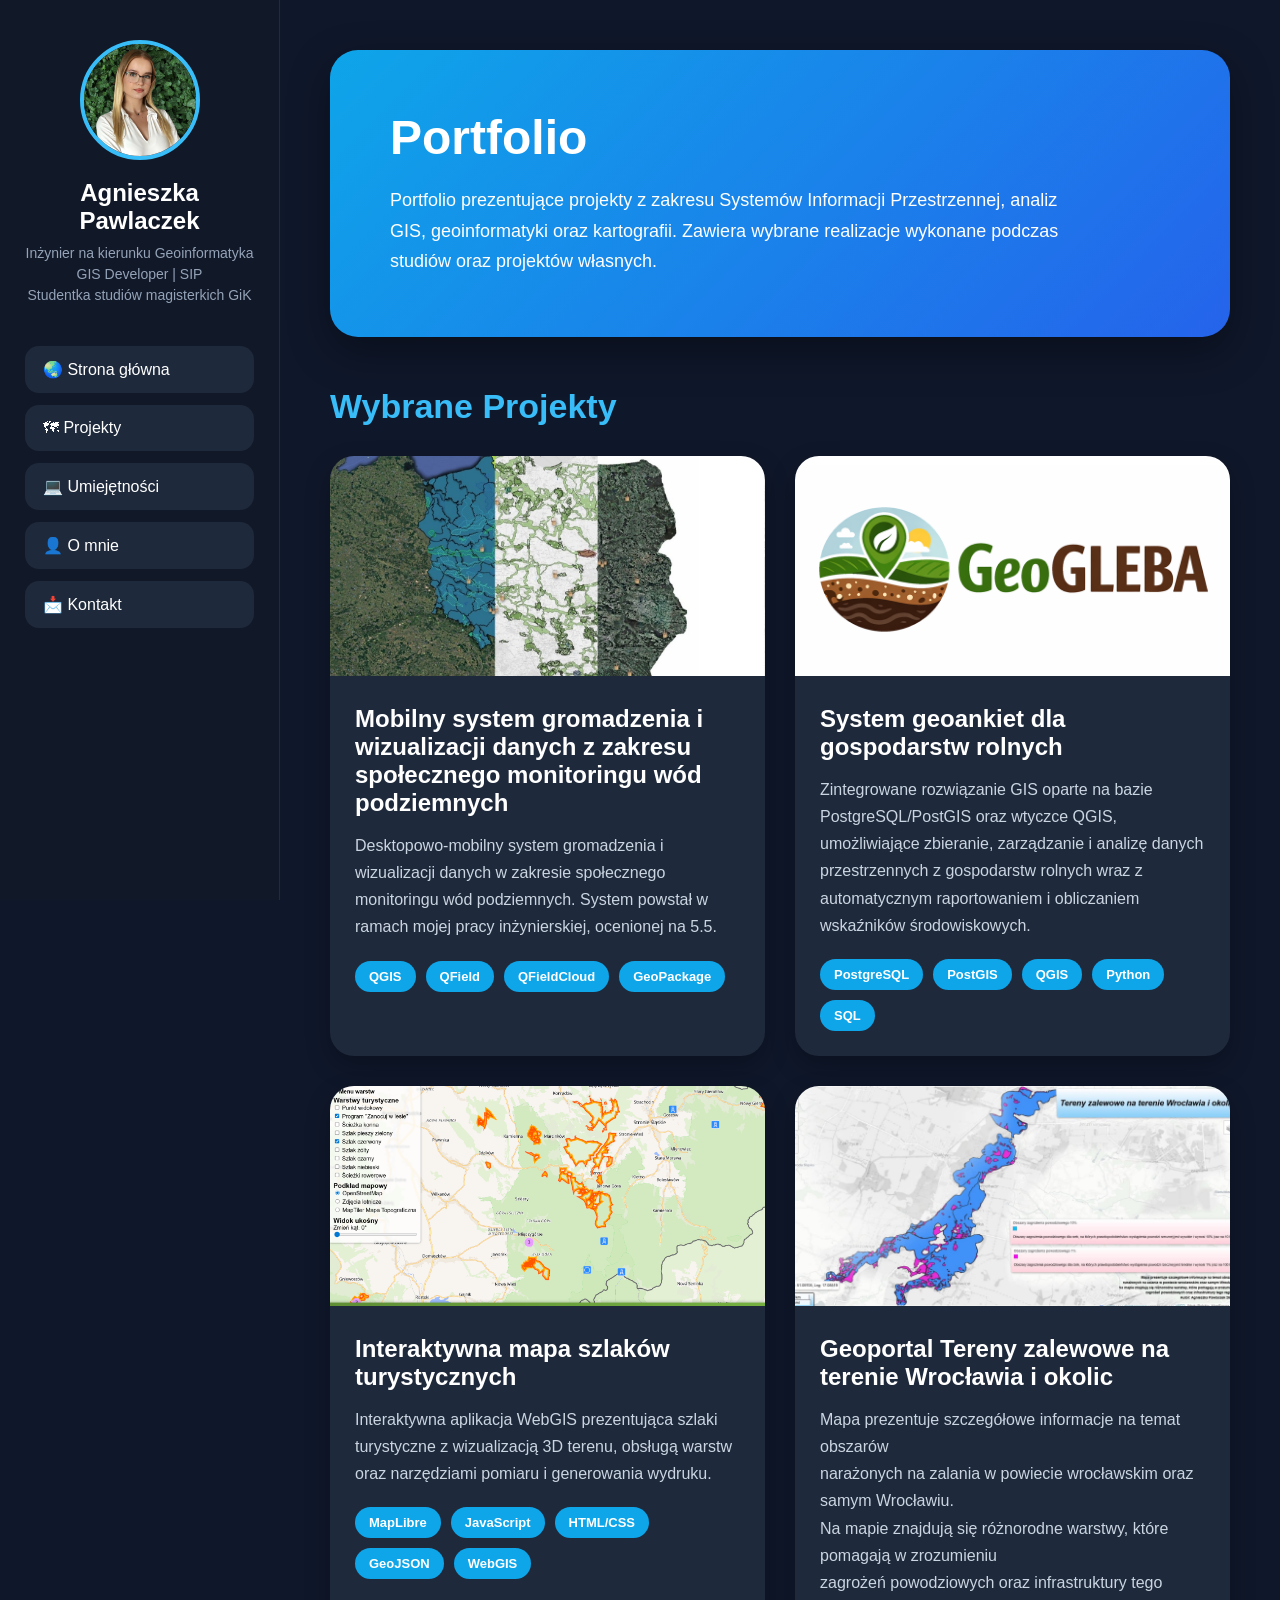
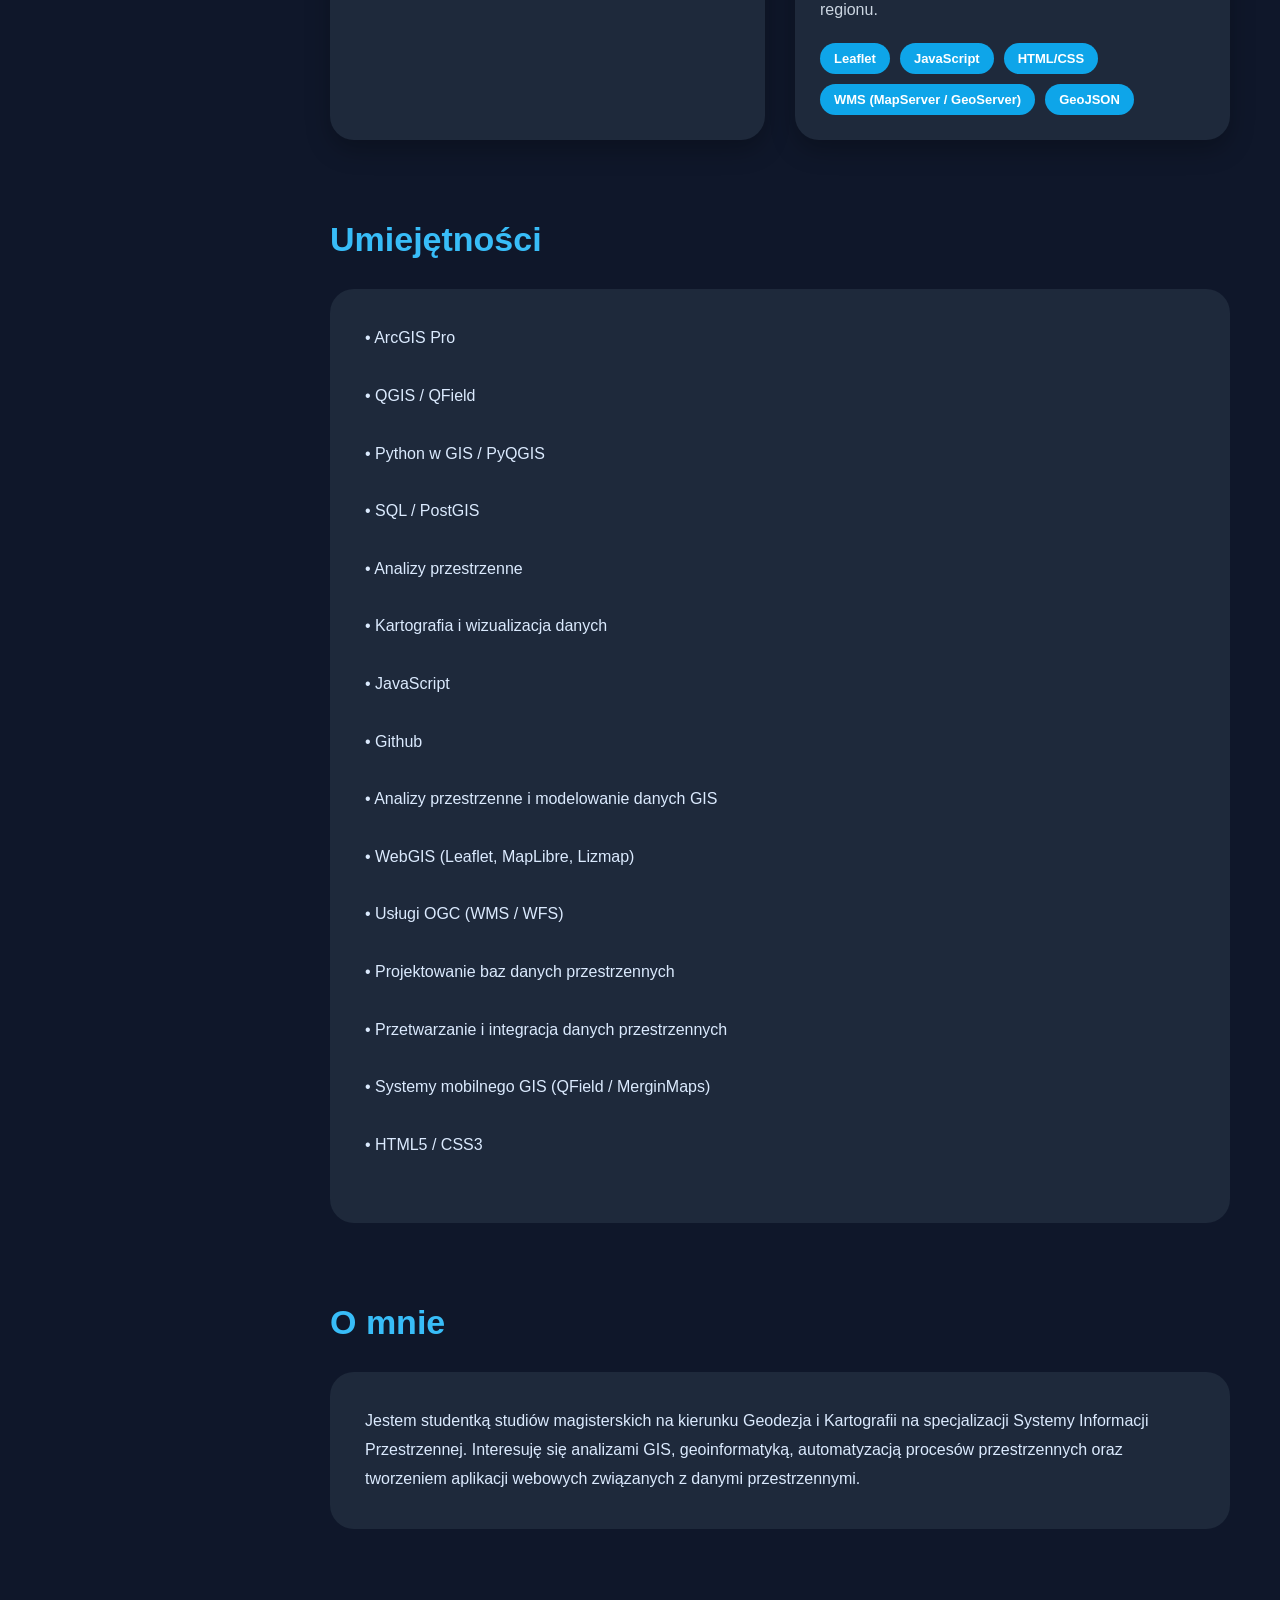
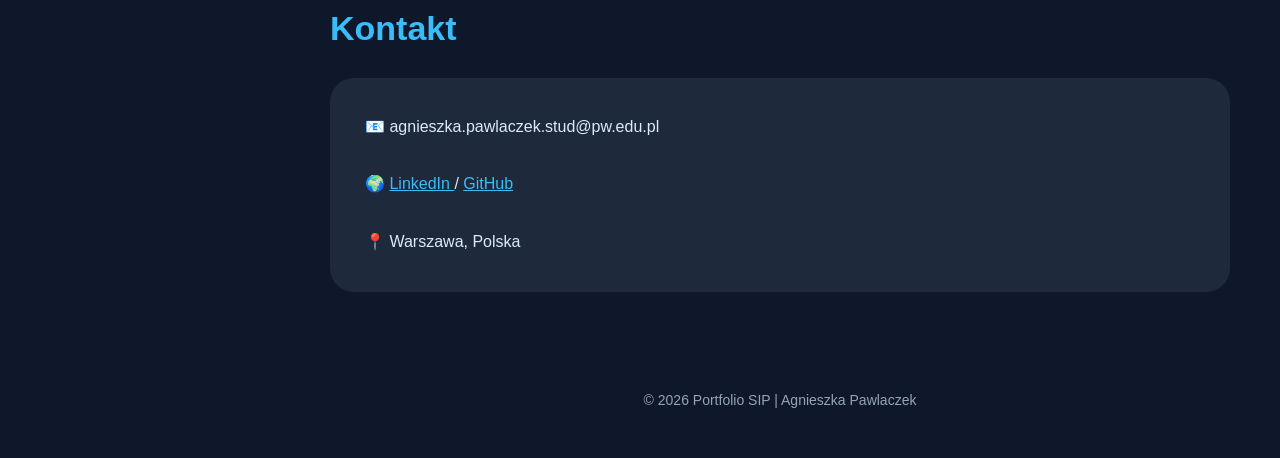
==== index.html @ e42d0df5 "Initial commit" ====
<!DOCTYPE html>
<html lang="pl">
<head>
  <meta charset="UTF-8" />
  <meta name="viewport" content="width=device-width, initial-scale=1.0"/>
  <title>Portfolio SIP | Agnieszka Pawlaczek</title>
  <link rel="stylesheet" href="style.css">
  <style>
    *{
      margin:0;
      padding:0;
      box-sizing:border-box;
      font-family: "Segoe UI", sans-serif;
    }

    body{
      background:#0f172a;
      color:white;
      display:flex;
      min-height:100vh;
    }

    .sidebar{
      width:280px;
      background:#111827;
      padding:40px 25px;
      border-right:1px solid rgba(255,255,255,0.08);
      position:fixed;
      height:100%;
      overflow:auto;
    }

    .profile{
      text-align:center;
      margin-bottom:40px;
    }

    .profile img{
      width:120px;
      height:120px;
      border-radius:50%;
      object-fit:cover;
      border:4px solid #38bdf8;
      margin-bottom:15px;
    }

    .profile h1{
      font-size:24px;
      margin-bottom:8px;
    }

    .profile p{
      color:#94a3b8;
      font-size:14px;
      line-height:1.5;
    }

    .menu{
      display:flex;
      flex-direction:column;
      gap:12px;
    }

    .menu a{
      text-decoration:none;
      color:white;
      background:#1e293b;
      padding:14px 18px;
      border-radius:14px;
      transition:0.3s;
      font-weight:500;
    }

    .menu a:hover{
      background:#38bdf8;
      transform:translateX(5px);
    }

    .content{
      margin-left:280px;
      width:calc(100% - 280px);
      padding:50px;
    }

    section{
      margin-bottom:80px;
    }

    .hero{
      background:linear-gradient(135deg,#0ea5e9,#2563eb);
      padding:60px;
      border-radius:28px;
      margin-bottom:50px;
      box-shadow:0 15px 40px rgba(0,0,0,0.35);
    }

    .hero h2{
      font-size:48px;
      margin-bottom:20px;
    }

    .hero p{
      font-size:18px;
      max-width:700px;
      line-height:1.7;
    }

    .section-title{
      font-size:34px;
      margin-bottom:30px;
      color:#38bdf8;
    }

    .projects{
      display:grid;
      grid-template-columns:repeat(auto-fit,minmax(320px,1fr));
      gap:30px;
    }

    .card{
      background:#1e293b;
      border-radius:24px;
      overflow:hidden;
      transition:0.35s;
      box-shadow:0 10px 25px rgba(0,0,0,0.25);
    }

    .card:hover{
      transform:translateY(-10px);
    }

    .card img{
      width:100%;
      height:220px;
      object-fit:cover;
    }

    .card-content{
      padding:25px;
    }

    .card-content h3{
      font-size:24px;
      margin-bottom:15px;
    }

    .card-content p{
      color:#cbd5e1;
      line-height:1.7;
      margin-bottom:20px;
    }

    .tags{
      display:flex;
      flex-wrap:wrap;
      gap:10px;
    }

    .tag{
      background:#0ea5e9;
      padding:8px 14px;
      border-radius:999px;
      font-size:13px;
      font-weight:600;
    }

    .about-box{
      background:#1e293b;
      padding:35px;
      border-radius:24px;
      line-height:1.8;
      color:#dbeafe;
    }

    footer{
      margin-top:100px;
      text-align:center;
      color:#94a3b8;
      font-size:14px;
    }


    @media(max-width:900px){

      body{
        flex-direction:column;
      }

      .sidebar{
        position:relative;
        width:100%;
        height:auto;
        border-right:none;
        border-bottom:1px solid rgba(255,255,255,0.08);
      }

      .content{
        margin-left:0;
        width:100%;
        padding:30px;
      }

      .hero h2{
        font-size:36px;
      }

    }
    .slider{
      display:flex;
      align-items:center;
      gap:10px;
      margin:15px 0;
    }

    .slider-img-wrapper{
      width:100%;
      height:300px;          
      display:flex;
      align-items:center;
      justify-content:center;
      background:#0f172a;   
      border-radius:12px;
      overflow:hidden;
    }

    .slider-img-wrapper img{
      max-width:100%;
      max-height:100%;
      width:auto;
      height:auto;
      object-fit:contain;   
    }

    .slider button{
      background:#0ea5e9;
      border:none;
      color:white;
      font-size:22px;
      width:40px;
      height:40px;
      border-radius:10px;
      cursor:pointer;
    }

    .slider button:hover{
      background:#38bdf8;
    }
  </style>
</head>

<body>

  <!-- SIDEBAR -->

  <aside class="sidebar">

    <div class="profile">
      <img src="./images/img.jpg" : alt="profil">
      <h1>Agnieszka Pawlaczek</h1>
      <p>
        Inżynier na kierunku Geoinformatyka
        GIS Developer | SIP <br>
        Studentka studiów magisterkich GiK
      </p>
    </div>

    <nav class="menu">
      <a href="#home">🌏 Strona główna</a>
      <a href="#projekty">🗺 Projekty</a>
      <a href="#umiejetnosci">💻 Umiejętności</a>
      <a href="#omnie">👤 O mnie</a>
      <a href="#kontakt">📩 Kontakt</a>
    </nav>

  </aside>

  <main class="content">

    <section id="home" class="hero">
      <h2>Portfolio</h2>

      <p>
        Portfolio prezentujące projekty z zakresu Systemów Informacji
        Przestrzennej, analiz GIS, geoinformatyki oraz kartografii.
        Zawiera wybrane realizacje wykonane podczas studiów oraz projektów własnych.
      </p>
    </section>

    <!-- PROJECTS -->
    <section id="projekty">
      <h2 class="section-title">Wybrane Projekty</h2>
      <div class="projects">

      <!-- PROJECT 4 -->
        <div class="card" onclick="openModal(4)" style="cursor:pointer;">
          <img src="./images/4/qfield.jpg" alt="projekt">
          <div class="card-content">
            <h3>Mobilny system gromadzenia i wizualizacji danych z zakresu społecznego monitoringu wód podziemnych</h3>
            <p>
              Desktopowo-mobilny system gromadzenia i wizualizacji danych w zakresie społecznego monitoringu wód podziemnych. System powstał w ramach mojej pracy
              inżynierskiej, ocenionej na 5.5. 
            </p>
            <div class="tags">
              <div class="tag">QGIS</div>
              <div class="tag">QField</div>
              <div class="tag">QFieldCloud</div>
              <div class="tag">GeoPackage</div>
            </div>
          </div>
        </div>

        <!-- PROJECT 2 -->
        <div class="card" onclick="openModal(2)" style="cursor:pointer;">
          <img src="./images/2/geogleba.png" alt="projekt">
          <div class="card-content">
            <h3>System geoankiet dla gospodarstw rolnych</h3>
            <p>
              Zintegrowane rozwiązanie GIS oparte na bazie PostgreSQL/PostGIS oraz wtyczce QGIS, umożliwiające zbieranie, zarządzanie i analizę danych przestrzennych z gospodarstw rolnych wraz z automatycznym raportowaniem i obliczaniem wskaźników środowiskowych.
            </p>
            <div class="tags">
              <div class="tag">PostgreSQL</div>
              <div class="tag">PostGIS</div>
              <div class="tag">QGIS</div>
              <div class="tag">Python</div>
              <div class="tag">SQL</div>
            </div>
          </div>
        </div>

        <!-- PROJECT 1 -->
        <div class="card" onclick="openModal(1)" style="cursor:pointer;">
          <img src="./images/1/web.png" alt="projekt">
          <div class="card-content">
            <h3>Interaktywna mapa szlaków turystycznych</h3>
            <p>
              Interaktywna aplikacja WebGIS prezentująca szlaki turystyczne z wizualizacją 3D terenu, obsługą warstw oraz narzędziami pomiaru i generowania wydruku.
            </p>
            <div class="tags">
              <div class="tag">MapLibre</div>
              <div class="tag">JavaScript</div>
              <div class="tag">HTML/CSS</div>
              <div class="tag">GeoJSON</div>
              <div class="tag">WebGIS</div>
            </div>
          </div>
        </div>

        <!-- PROJECT 3 -->
        <div class="card" onclick="openModal(3)" style="cursor:pointer;">
          <img src="./images/3/mzp.jpg" alt="projekt">
          <div class="card-content">
            <h3>Geoportal Tereny zalewowe na terenie Wrocławia i okolic</h3>
            <p>
              Mapa prezentuje szczegółowe informacje na temat obszarów<br>narażonych na zalania w powiecie wrocławskim oraz samym Wrocławiu.<br>Na mapie znajdują się różnorodne warstwy, które pomagają w zrozumieniu<br>zagrożeń powodziowych oraz infrastruktury tego regionu.
            </p>
            <div class="tags">
              <div class="tag">Leaflet</div>
              <div class="tag">JavaScript</div>
              <div class="tag">HTML/CSS</div>
              <div class="tag">WMS (MapServer / GeoServer)</div>
              <div class="tag">GeoJSON</div>
            </div>
          </div>
        </div>
        </div>
      </div>
    </section>

    <!-- SKILLS -->

    <section id="umiejetnosci">
      <h2 class="section-title">Umiejętności</h2>
      <div class="about-box">
        <p>
          • ArcGIS Pro <br><br>
          • QGIS / QField <br><br>
          • Python w GIS / PyQGIS <br><br>
          • SQL / PostGIS <br><br>
          • Analizy przestrzenne <br><br>
          • Kartografia i wizualizacja danych <br><br>
          • JavaScript <br><br>
          • Github <br><br>
          • Analizy przestrzenne i modelowanie danych GIS <br><br>
          • WebGIS (Leaflet, MapLibre, Lizmap) <br><br>
          • Usługi OGC (WMS / WFS) <br><br>
          • Projektowanie baz danych przestrzennych <br><br>
          • Przetwarzanie i integracja danych przestrzennych <br><br>
          • Systemy mobilnego GIS (QField / MerginMaps) <br><br>
          • HTML5 / CSS3 <br><br>
        </p>
      </div>
    </section>


    <section id="omnie">
      <h2 class="section-title">O mnie</h2>
      <div class="about-box">
        <p>
          Jestem studentką studiów magisterskich na kierunku Geodezja i Kartografii na specjalizacji
          Systemy Informacji Przestrzennej. Interesuję się analizami GIS,
          geoinformatyką, automatyzacją procesów przestrzennych oraz tworzeniem
          aplikacji webowych związanych z danymi przestrzennymi.
        </p>
      </div>
    </section>


    <section id="kontakt">
      <h2 class="section-title">Kontakt</h2>
      <div class="about-box">
        <p>
          📧 agnieszka.pawlaczek.stud@pw.edu.pl <br><br>
          🌍 
          <a href="https://www.linkedin.com/in/agnieszka-pawlaczek-347944231/" target="_blank" style="color:#38bdf8;">
            LinkedIn
          </a> 
          / 
          <a href="https://github.com/apawlaczek" target="_blank" style="color:#38bdf8;">
            GitHub
          </a>
          <br><br>
          📍 Warszawa, Polska
        </p>
      </div>
    </section>

    <footer>
      © 2026 Portfolio SIP | Agnieszka Pawlaczek
    </footer>

  </main>

  <div id="modal" class="modal">
    <div class="modal-content">
      <span class="close" onclick="closeModal()">&times;</span>
      <h2>Interaktywna mapa szlaków turystycznych</h2>
      <p>
        Projekt polegał na analizie dostępności komunikacji miejskiej w wybranym obszarze miejskim
        z wykorzystaniem narzędzi ArcGIS Pro oraz danych OpenStreetMap.
      </p>
      <h3>Zakres pracy:</h3>
      <ul>
        <li>analiza sieci transportowej</li>
        <li>wyznaczanie izochron czasowych</li>
        <li>analiza dostępności przystanków</li>
        <li>opracowanie map wynikowych</li>
      </ul>

      <h3>Technologie:</h3>
      <div class="tags">
        <div class="tag">ArcGIS Pro</div>
        <div class="tag">Network Analyst</div>
        <div class="tag">OpenStreetMap</div>
      </div>
    </div>
  </div>
  <script>
    function openModal(id){
      const modal = document.getElementById("modal");
      let content = "";
      if(id === 1){
        currentProjectFolder = "1";
        currentImagePrefix = "web";
        content = `
          <div class="modal-content">
            <span class="close" onclick="closeModal()">&times;</span>
            <h2>Interaktywna mapa szlaków turystycznych</h2>
            <div class="slider">
              <button onclick="prevImg()">‹</button>
              <div class="slider-img-wrapper">
                <img id="sliderImg" src="./images/1/web_1.png" />
              </div>
              <button onclick="nextImg()">›</button>
            </div>
            <p>
              Projekt obejmował stworzenie interaktywnej aplikacji WebGIS prezentującej dane turystyczne, takie jak szlaki turystyczne, ścieżki dydaktyczne oraz obszary objęte programem „Zanocuj w lesie” wraz z wizualizacją 3D terenu.
            </p>
            <p>  
              Portal web umożliwia prezentację mapy pod różnym kątem poprzez <b>zmianę nachylenia widoku</b>, co pozwala na lepsze postrzeganie rzeźby terenu.
            </p>
            <p>
              Dodatkowymi funkcjonalnościami serwisu są <b>drukowanie aktualnego widoku mapy</b> oraz <b>wykonywanie pomiarów na mapie</b>, w tym <b>obliczanie odległości pomiędzy wskazanymi punktami</b>.
            </p>
            <p>
              Aplikacja została wykonana z wykorzystaniem biblioteki MapLibre oraz technologii JavaScript, HTML i CSS. 
            </p>

            <h3>Funkcjonalności aplikacji:</h3>
            <ul>
              <li>prezentacja szlaków pieszych, rowerowych i konnych,</li>
              <li>wizualizacja punktów widokowych oraz obszarów „Zanocuj w lesie”,</li>
              <li>obsługa różnych podkładów mapowych (OpenStreetMap, DTM w stylu ortofotomapy, mapa topograficzna),</li>
              <li>widok ukośny i wizualizacja 3D terenu,</li>
              <li>narzędzie pomiaru odległości na mapie,</li>
              <li>drukowanie aktualnego widoku mapy,</li>
              <li>interaktywne okna popup i dynamiczne sterowanie warstwami.</li>
            </ul>
            <p><b>Technologie:</b></p>

            <div class="tags">
              <div class="tag">MapLibre</div>
              <div class="tag">JavaScript</div>
              <div class="tag">HTML/CSS</div>
              <div class="tag">GeoJSON</div>
              <div class="tag">WebGIS</div>
            </div>
          </div>
        `;
      }
      if(id === 2){
        currentProjectFolder = "2";
        currentImagePrefix = "geogleba";
        content = `
          <div class="modal-content">
            <span class="close" onclick="closeModal()">&times;</span>
            <h2>System geoankiet dla gospodarstw rolnych</h2>
            <div class="slider">
              <button onclick="prevImg()">‹</button>
              <div class="slider-img-wrapper">
                <img id="sliderImg" src="./images/2/geogleba_1.png" />
              </div>
              <button onclick="nextImg()">›</button>
            </div>
            <p>
              Projekt obejmował zaprojektowanie i implementację kompletnego systemu informacji przestrzennej
              wspierającego zbieranie i analizę danych ankietowych w gospodarstwach rolnych.
            </p>

            <p>
              System został zrealizowany w architekturze <b>PostgreSQL + PostGIS</b> jako baza danych przestrzennych
              oraz <b>wtyczki QGIS</b> pełniącej rolę interfejsu użytkownika.
            </p>

            <h3>Zakres funkcjonalny wtyczki QGIS:</h3>
            <ul>
              <li>dodawanie nowych geoankiet</li>
              <li>import danych z plików XLSX / CSV</li>
              <li>generowanie raportów emisji w uprawach</li>
              <li>filtrowanie geoankiet po atrybutach</li>
              <li>drukowanie formularzy ankiet</li>
              <li>panel administracyjny</li>
            </ul>
            <h3>Baza danych (PostGIS):</h3>
            <ul>
              <li>tabele gospodarstw, działek, ankiet i nawozów</li>
              <li>relacje przestrzenne (POINT / POLYGON)</li>
              <li>klasa asocjacyjna dla zużycia nawozów</li>
              <li>zapytania SQL do analiz przestrzennych</li>
            </ul>

            <h3>Cel projektu:</h3>
            <p>
              Celem było stworzenie spójnego systemu do zarządzania danymi terenowymi,
              umożliwiającego analizę przestrzenną oraz automatyzację obliczeń środowiskowych
              (np. szacowanie emisji w produkcji rolniczej).
            </p>
            <p><b>Technologie:</b></p>
            <div class="tags">
              <div class="tag">PostgreSQL</div>
              <div class="tag">PostGIS</div>
              <div class="tag">QGIS</div>
              <div class="tag">Python</div>
              <div class="tag">SQL</div>
            </div>
          </div>
        `;
      }
      if(id === 3){
        currentProjectFolder = "3";
        currentImagePrefix = "mzp";
        content = `
        <div class="modal-content">
          <span class="close" onclick="closeModal()">&times;</span>

          <h2>Mapa zagrożeń powodziowych – Wrocław i okolice</h2>

          <div class="slider">
            <button onclick="prevImg()">‹</button>
            <div class="slider-img-wrapper">
              <img id="sliderImg" src="./images/3/mzp_1.png" />
            </div>
            <button onclick="nextImg()">›</button>
          </div>

          <p>
            Projekt obejmował stworzenie interaktywnej aplikacji WebGIS prezentującej obszary zagrożenia powodziowego na terenie Wrocławia i okolic.
            System integruje dane przestrzenne dotyczące prawdopodobieństwa wystąpienia powodzi (0,2%, 1% oraz 10%), a także dodatkowe warstwy tematyczne.
          </p>

          <p>
            Aplikacja umożliwia analizę wielu źródeł danych GIS poprzez usługi <b>WMS</b> udostępniane z serwerów MapServer oraz GeoServer.
            Użytkownik może przełączać warstwy tematyczne, takie jak zabudowa, rzeki, powiaty czy historyczne zdarzenia powodziowe.
          </p>

          <p>
            Istotną funkcjonalnością jest prezentacja danych w formie interaktywnej mapy z możliwością włączania i wyłączania warstw,
            a także dynamiczne wyświetlanie legend zależnych od aktywnej warstwy.
          </p>

          <p>
            Aplikacja została rozszerzona o narzędzia analityczne, takie jak <b>rysowanie obiektów na mapie</b>,
            <b>wyświetlanie współrzędnych kursora</b> oraz <b>lokalizacja użytkownika</b> z automatycznym oznaczeniem pozycji.
          </p>

          <p>
            Dodatkowo wykorzystano mechanizm klasteryzacji punktów oraz markery z dokumentacją fotograficzną
            przedstawiającą skutki powodzi z różnych lat.
          </p>

          <p>
            Projekt został wykonany z wykorzystaniem biblioteki <b>Leaflet</b> oraz technologii JavaScript, HTML i CSS,
            z integracją usług GIS (WMS) oraz rozszerzeń Leaflet Draw i MarkerCluster.
          </p>

          <h3>Funkcjonalności aplikacji:</h3>
          <ul>
            <li>prezentacja stref zagrożenia powodziowego (0,2%, 1%, 10%),</li>
            <li>integracja danych WMS z MapServer i GeoServer,</li>
            <li>warstwy tematyczne: rzeki, zabudowa, powiaty, podtopienia, wały przeciwpowodziowe,</li>
            <li>dynamiczne legendy zależne od aktywnych warstw,</li>
            <li>narzędzie rysowania obiektów (Leaflet Draw),</li>
            <li>wyświetlanie współrzędnych kursora myszy,</li>
            <li>lokalizacja użytkownika na mapie,</li>
            <li>markery ze zdjęciami dokumentującymi powodzie,</li>
            <li>przełączanie map podkładowych (OSM, CartoDB, satelita).</li>
          </ul>

          <p><b>Technologie:</b></p>

          <div class="tags">
            <div class="tag">Leaflet</div>
            <div class="tag">JavaScript</div>
            <div class="tag">HTML/CSS</div>
            <div class="tag">WMS (MapServer / GeoServer)</div>
            <div class="tag">GeoJSON</div>
            <div class="tag">WebGIS</div>
          </div>
        </div>
        `;
      }
      if(id === 4){
        currentProjectFolder = "4";
        currentImagePrefix = "qfield";
        content = `
          <div class="modal-content">
            <span class="close" onclick="closeModal()">&times;</span>
            <h2>Mobilny system gromadzenia i wizualizacji danych z zakresu społecznego monitoringu wód podziemnych</h2>
            <div class="slider">
              <button onclick="prevImg()">‹</button>
              <div class="slider-img-wrapper">
                <img id="sliderImg" src="./images/4/qfield_1.png" />
              </div>
              <button onclick="nextImg()">›</button>
            </div>

            <p>
              Praca inżynierska obejmowała opracowanie systemu wspierającego społeczny monitoring wód podziemnych
              z wykorzystaniem oprogramowania OpenSource <b>QGIS</b> oraz aplikacji mobilnej <b>QField</b>.
              Celem rozwiązania było zaangażowanie lokalnych społeczności w proces zbierania danych terenowych
              oraz zwiększenie świadomości ekologicznej dotyczącej ochrony zasobów wodnych.
            </p>

            <p>
              System został zaprojektowany w oparciu o koncepcję Citizen Science, umożliwiając użytkownikom
              intuicyjne pozyskiwanie, wprowadzanie oraz wizualizację danych geoprzestrzennych bez konieczności
              zaawansowanej wiedzy GIS.
            </p>

            <p>
              Kluczowym elementem projektu było opracowanie punktowej warstwy pomiarowej wód podziemnych
              wraz z rozbudowanym formularzem atrybutowym, umożliwiającym intuicyjne i kontrolowane
              wprowadzanie danych terenowych. Formularz został dostosowany do potrzeb użytkowników
              poprzez walidację danych, pola wyboru oraz interaktywne zależności między atrybutami.
            </p>

            <p>
              Projekt został rozszerzony o możliwość raportowania danych, przygotowanie układów wydruku
              oraz integrację z usługą QFieldCloud, która umożliwia synchronizację danych pomiędzy
              środowiskiem QGIS a urządzeniami mobilnymi.
            </p>

            <p>
              Stworzone rozwiązanie pozwala na prowadzenie mobilnych badań terenowych, wizualizację danych
              oraz ich bieżącą aktualizację. System wspiera działania naukowe oraz edukacyjne,
              promując jednocześnie ochronę środowiska i odpowiedzialne zarządzanie zasobami wodnymi.
            </p>

            <h3>Funkcjonalności systemu:</h3>
            <ul>
              <li>zbieranie danych terenowych dotyczących wód podziemnych,</li>
              <li>projektowanie i edycja formularzy atrybutowych w QGIS,</li>
              <li>dodawanie zdjęć i załączników do obiektów,</li>
              <li>mobilna edycja danych w aplikacji QField,</li>
              <li>synchronizacja danych przez QFieldCloud,</li>
              <li>wizualizacja danych geoprzestrzennych w środowisku GIS,</li>
              <li>walidacja i kontrola danych wejściowych,</li>
              <li>tworzenie map i układów wydruku,</li>
              <li>wspieranie idei Citizen Science i pracy społecznej.</li>
            </ul>

            <p><b>Technologie:</b></p>

            <div class="tags">
              <div class="tag">QGIS</div>
              <div class="tag">QField</div>
              <div class="tag">QFieldCloud</div>
              <div class="tag">GeoPackage</div>
            </div>
          </div>
        `;
      }
      modal.innerHTML = content;
      modal.style.display = "flex";
    }
    
    function closeModal(){
      document.getElementById("modal").style.display = "none";
    }
    window.onclick = function(event){
      const modal = document.getElementById("modal");
      if(event.target == modal){
        modal.style.display = "none";
      }
    }
    let currentImg = 1;
    const maxImg = 5;
    function updateImg(){
      const img = document.getElementById("sliderImg");
      img.src = `./images/${currentProjectFolder}/${currentImagePrefix}_${currentImg}.png`;
    }

    function nextImg(){
      if(currentImg < maxImg){
        currentImg++;
      } else {
        currentImg = 1;
      }
      updateImg();
    }

    function prevImg(){
      if(currentImg > 1){
        currentImg--;
      } else {
        currentImg = maxImg;
      }
      updateImg();
    }
  </script>
  </body>
</html>
---- style.css ----
/* MODAL */

.modal{
  display:none;
  position:fixed;
  top:0;
  left:0;
  width:100%;
  height:100%;
  background:rgba(0,0,0,0.7);
  justify-content:center;
  align-items:center;
  z-index:9999;
}

.modal-content{
  background:#1e293b;
  padding:30px;
  border-radius:20px;
  width:90%;
  max-width:600px;
  position:relative;
  animation:fadeIn 0.3s ease;
}

.close{
  position:absolute;
  right:20px;
  top:15px;
  font-size:28px;
  cursor:pointer;
  color:white;
}

.modal-content h2{
  margin-bottom:15px;
  color:#38bdf8;
}

.modal-content p, .modal-content ul{
  color:#cbd5e1;
  line-height:1.6;
}

.modal-content ul{
  margin-left:20px;
}

@keyframes fadeIn{
  from {transform:scale(0.9); opacity:0;}
  to {transform:scale(1); opacity:1;}
}


.modal{
  display:none;
  position:fixed;
  top:0;
  left:0;
  width:100%;
  height:100%;
  background:rgba(0,0,0,0.7);
  justify-content:center;
  align-items:center;
  padding:20px;
  z-index:999;
}

.modal-content{
  background:#1e293b;
  padding:25px;
  border-radius:16px;
  max-width:800px;
  width:100%;
  max-height:85vh;
  overflow-y:auto;
  box-shadow:0 20px 50px rgba(0,0,0,0.5);
}

.modal-content h2{
  margin-bottom:10px;
}

.modal-content h3{
  margin-top:15px;
  margin-bottom:10px;
  color:#38bdf8;
}

.modal-content ul{
  margin-left:20px;
  margin-bottom:10px;
}

.modal-content p{
  line-height:1.6;
  margin-bottom:10px;
}

.close{
  float:right;
  font-size:28px;
  cursor:pointer;
  color:white;
}
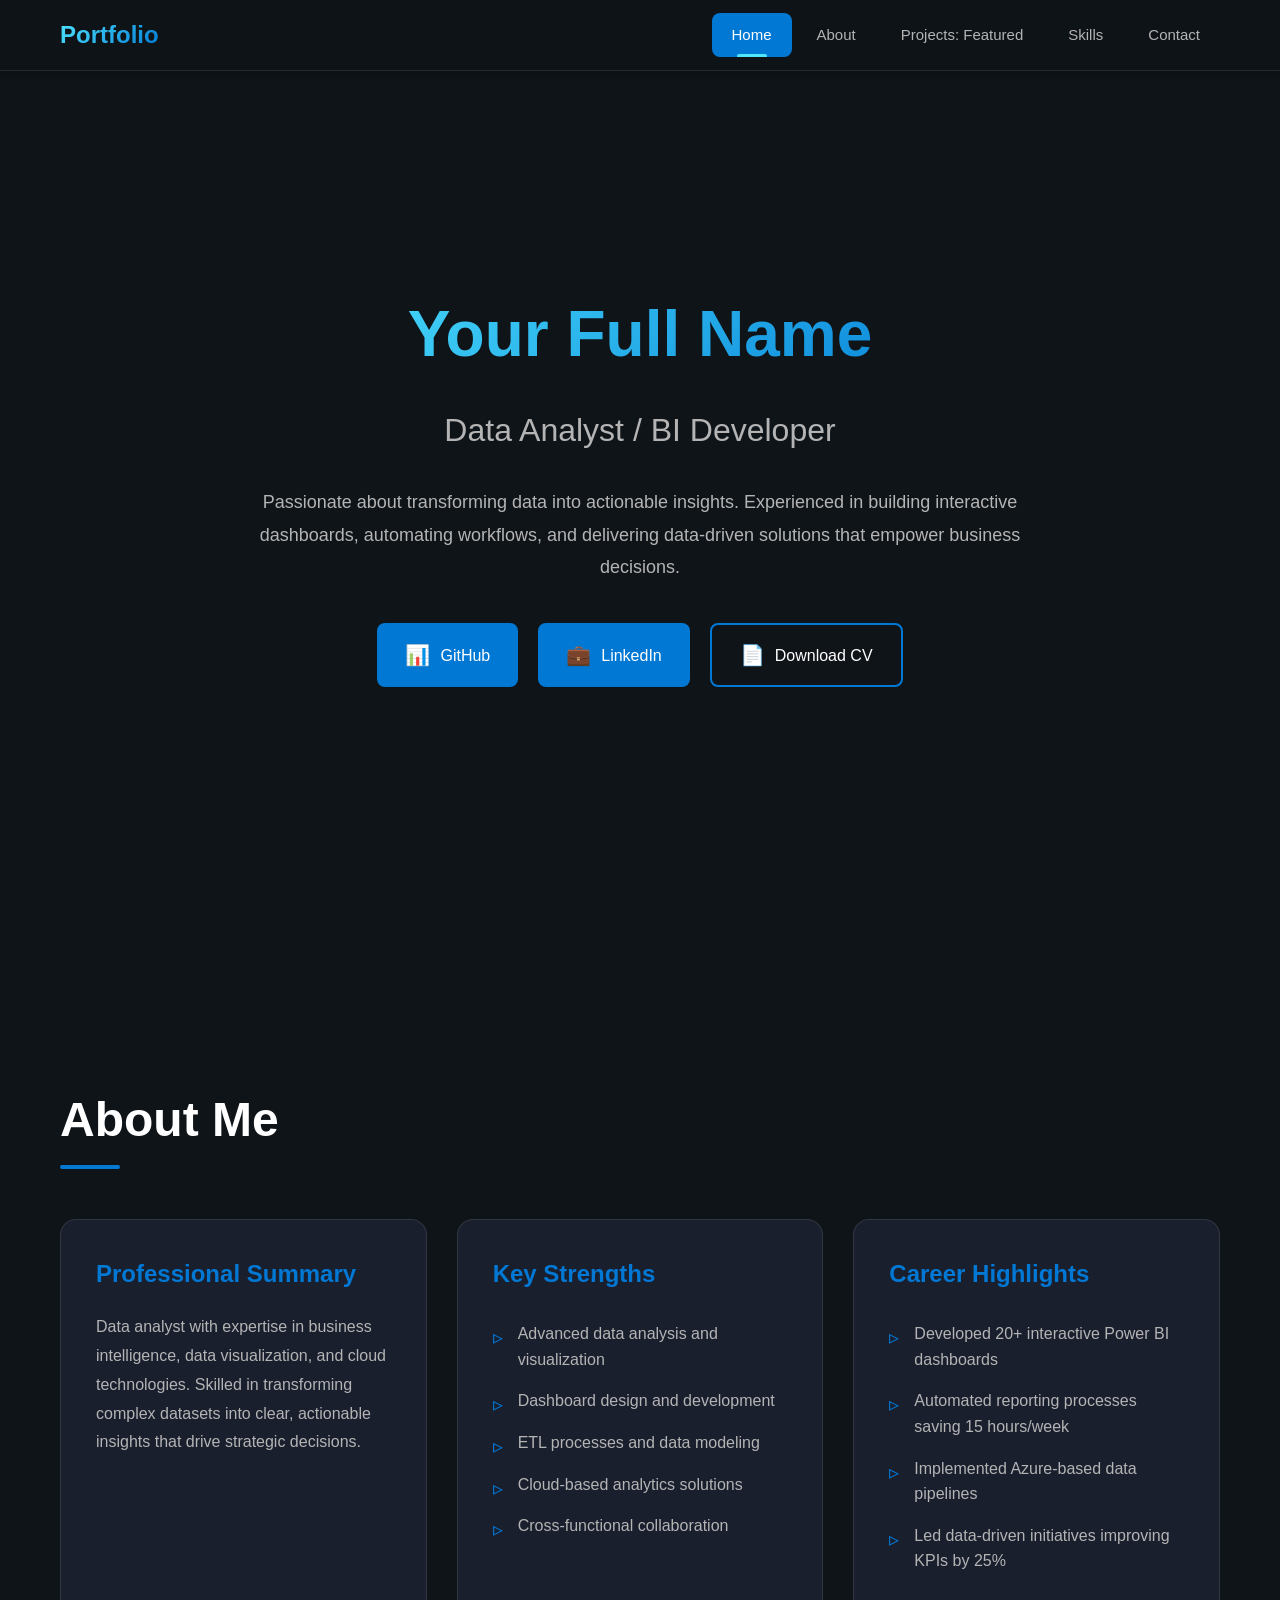
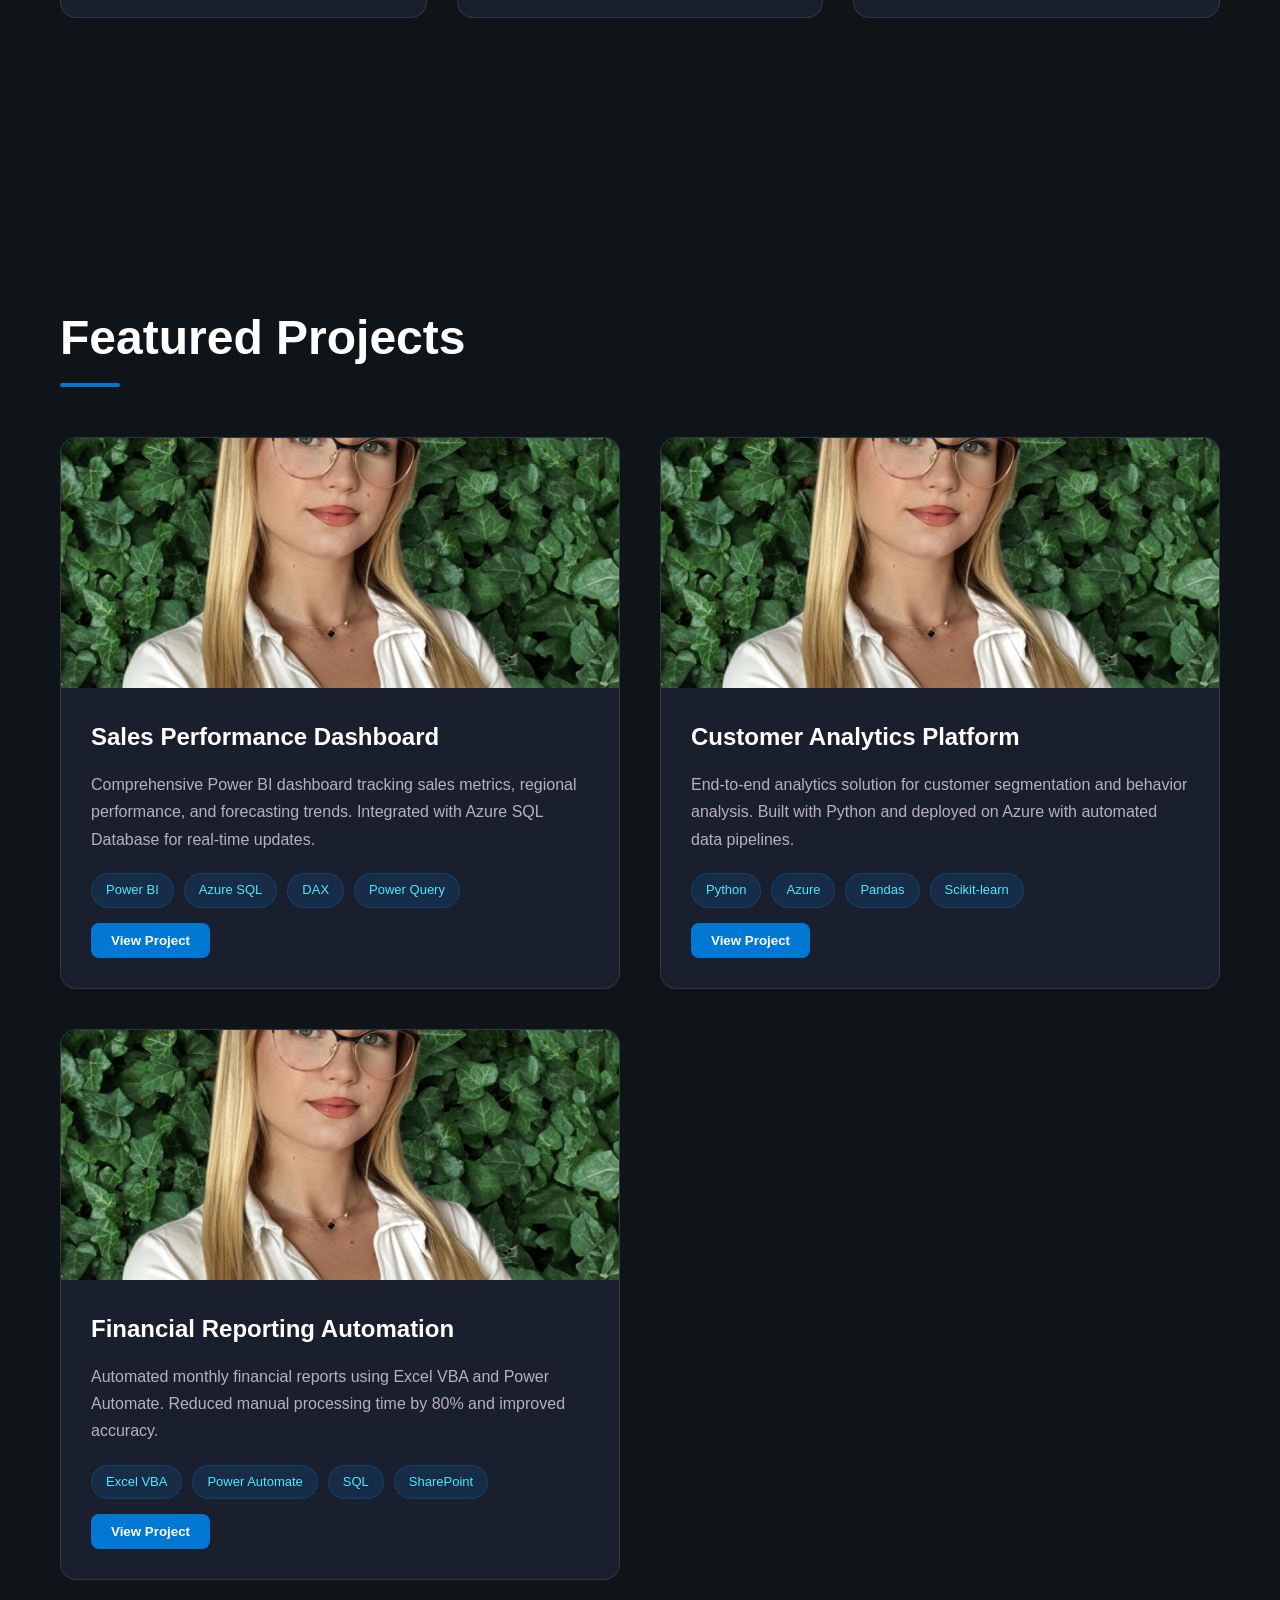
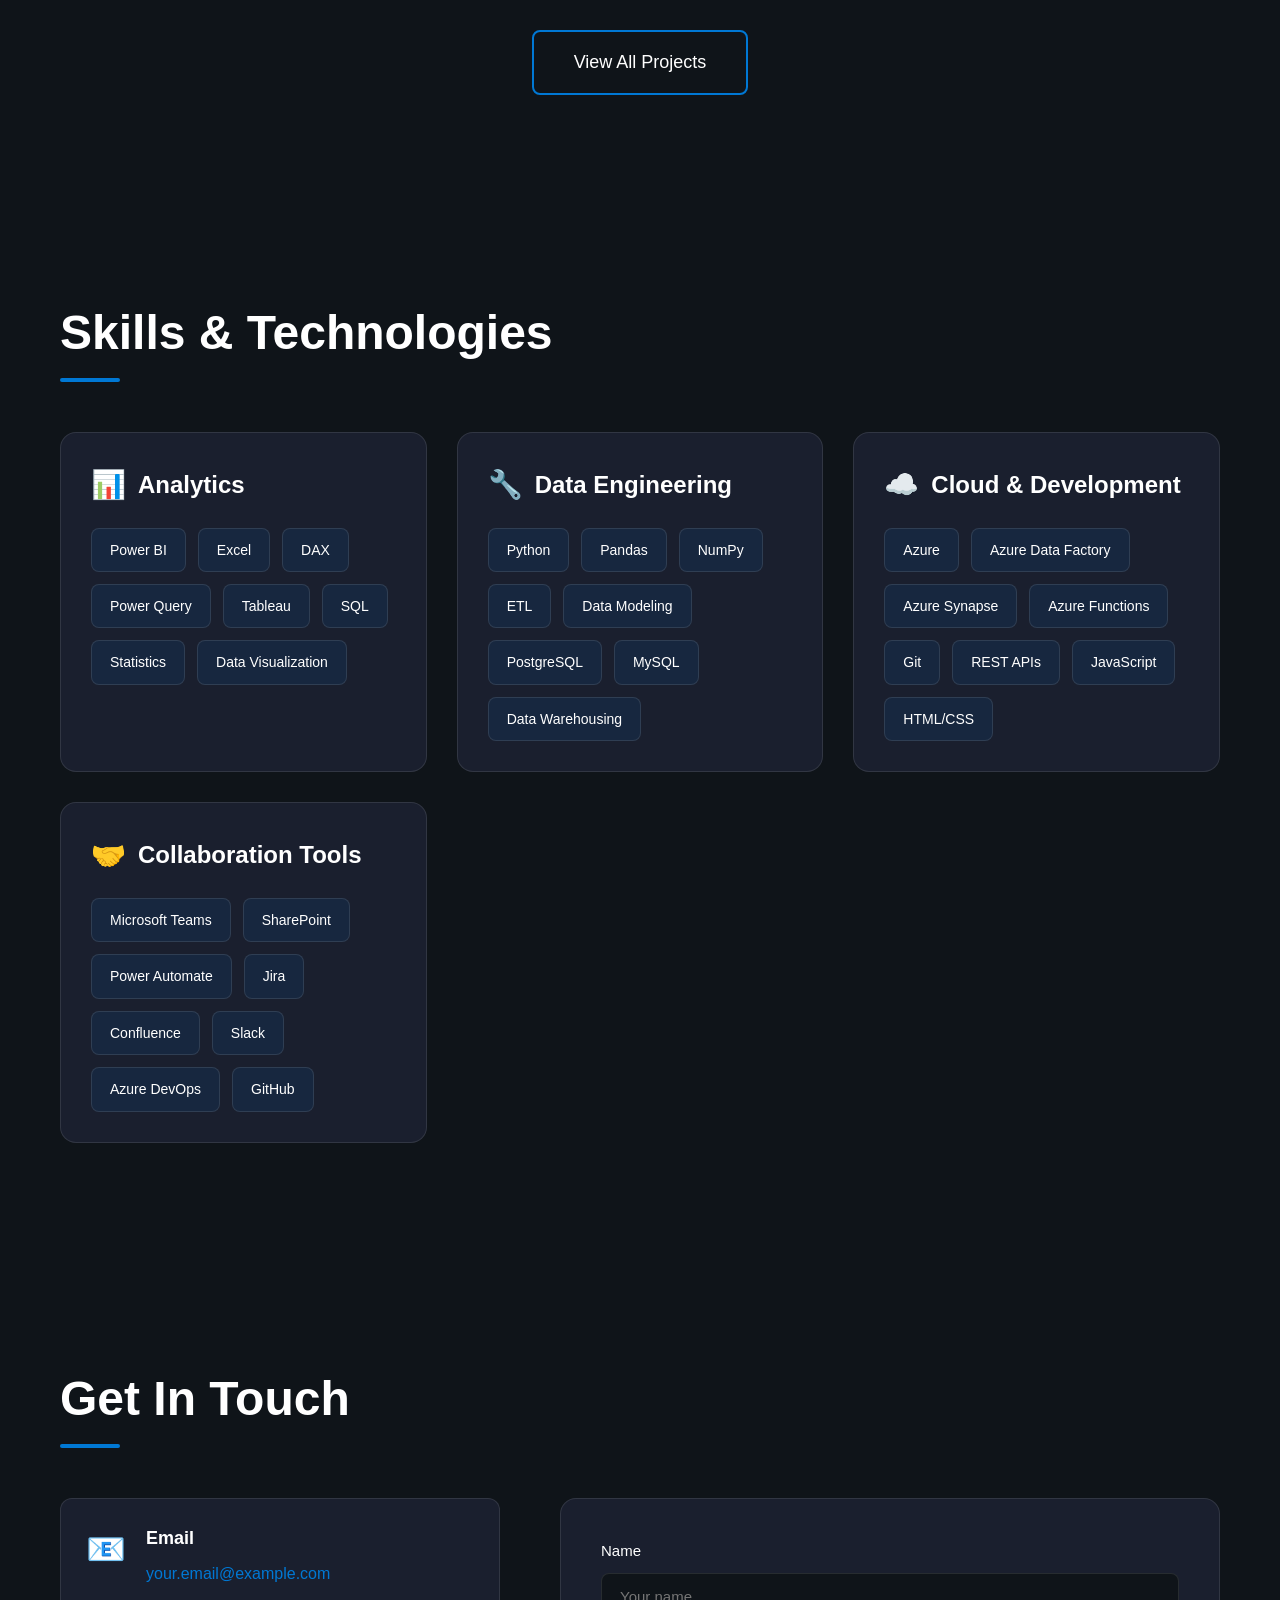
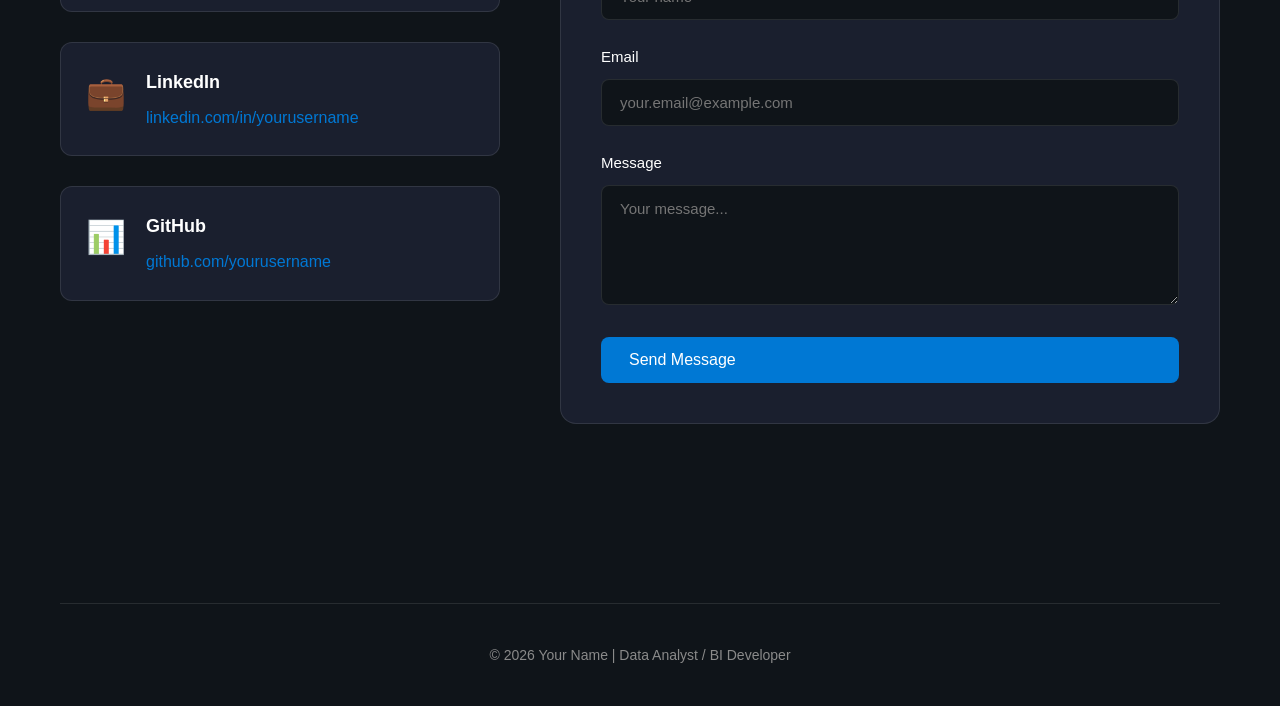
==== commit 66aa7b42: "1 c f a t m in c" ====
--- a/index.html
+++ b/index.html
@@ -1,751 +1,341 @@
 <!DOCTYPE html>
-<html lang="pl">
+<html lang="en">
 <head>
   <meta charset="UTF-8" />
   <meta name="viewport" content="width=device-width, initial-scale=1.0"/>
-  <title>Portfolio SIP | Agnieszka Pawlaczek</title>
+  <title>Portfolio | Data Analyst / BI Developer</title>
   <link rel="stylesheet" href="style.css">
-  <style>
-    *{
-      margin:0;
-      padding:0;
-      box-sizing:border-box;
-      font-family: "Segoe UI", sans-serif;
-    }
-
-    body{
-      background:#0f172a;
-      color:white;
-      display:flex;
-      min-height:100vh;
-    }
-
-    .sidebar{
-      width:280px;
-      background:#111827;
-      padding:40px 25px;
-      border-right:1px solid rgba(255,255,255,0.08);
-      position:fixed;
-      height:100%;
-      overflow:auto;
-    }
-
-    .profile{
-      text-align:center;
-      margin-bottom:40px;
-    }
-
-    .profile img{
-      width:120px;
-      height:120px;
-      border-radius:50%;
-      object-fit:cover;
-      border:4px solid #38bdf8;
-      margin-bottom:15px;
-    }
-
-    .profile h1{
-      font-size:24px;
-      margin-bottom:8px;
-    }
-
-    .profile p{
-      color:#94a3b8;
-      font-size:14px;
-      line-height:1.5;
-    }
-
-    .menu{
-      display:flex;
-      flex-direction:column;
-      gap:12px;
-    }
-
-    .menu a{
-      text-decoration:none;
-      color:white;
-      background:#1e293b;
-      padding:14px 18px;
-      border-radius:14px;
-      transition:0.3s;
-      font-weight:500;
-    }
-
-    .menu a:hover{
-      background:#38bdf8;
-      transform:translateX(5px);
-    }
-
-    .content{
-      margin-left:280px;
-      width:calc(100% - 280px);
-      padding:50px;
-    }
-
-    section{
-      margin-bottom:80px;
-    }
-
-    .hero{
-      background:linear-gradient(135deg,#0ea5e9,#2563eb);
-      padding:60px;
-      border-radius:28px;
-      margin-bottom:50px;
-      box-shadow:0 15px 40px rgba(0,0,0,0.35);
-    }
-
-    .hero h2{
-      font-size:48px;
-      margin-bottom:20px;
-    }
-
-    .hero p{
-      font-size:18px;
-      max-width:700px;
-      line-height:1.7;
-    }
-
-    .section-title{
-      font-size:34px;
-      margin-bottom:30px;
-      color:#38bdf8;
-    }
-
-    .projects{
-      display:grid;
-      grid-template-columns:repeat(auto-fit,minmax(320px,1fr));
-      gap:30px;
-    }
-
-    .card{
-      background:#1e293b;
-      border-radius:24px;
-      overflow:hidden;
-      transition:0.35s;
-      box-shadow:0 10px 25px rgba(0,0,0,0.25);
-    }
-
-    .card:hover{
-      transform:translateY(-10px);
-    }
-
-    .card img{
-      width:100%;
-      height:220px;
-      object-fit:cover;
-    }
-
-    .card-content{
-      padding:25px;
-    }
-
-    .card-content h3{
-      font-size:24px;
-      margin-bottom:15px;
-    }
-
-    .card-content p{
-      color:#cbd5e1;
-      line-height:1.7;
-      margin-bottom:20px;
-    }
-
-    .tags{
-      display:flex;
-      flex-wrap:wrap;
-      gap:10px;
-    }
-
-    .tag{
-      background:#0ea5e9;
-      padding:8px 14px;
-      border-radius:999px;
-      font-size:13px;
-      font-weight:600;
-    }
-
-    .about-box{
-      background:#1e293b;
-      padding:35px;
-      border-radius:24px;
-      line-height:1.8;
-      color:#dbeafe;
-    }
-
-    footer{
-      margin-top:100px;
-      text-align:center;
-      color:#94a3b8;
-      font-size:14px;
-    }
-
-
-    @media(max-width:900px){
-
-      body{
-        flex-direction:column;
-      }
-
-      .sidebar{
-        position:relative;
-        width:100%;
-        height:auto;
-        border-right:none;
-        border-bottom:1px solid rgba(255,255,255,0.08);
-      }
-
-      .content{
-        margin-left:0;
-        width:100%;
-        padding:30px;
-      }
-
-      .hero h2{
-        font-size:36px;
-      }
-
-    }
-    .slider{
-      display:flex;
-      align-items:center;
-      gap:10px;
-      margin:15px 0;
-    }
-
-    .slider-img-wrapper{
-      width:100%;
-      height:300px;          
-      display:flex;
-      align-items:center;
-      justify-content:center;
-      background:#0f172a;   
-      border-radius:12px;
-      overflow:hidden;
-    }
-
-    .slider-img-wrapper img{
-      max-width:100%;
-      max-height:100%;
-      width:auto;
-      height:auto;
-      object-fit:contain;   
-    }
-
-    .slider button{
-      background:#0ea5e9;
-      border:none;
-      color:white;
-      font-size:22px;
-      width:40px;
-      height:40px;
-      border-radius:10px;
-      cursor:pointer;
-    }
-
-    .slider button:hover{
-      background:#38bdf8;
-    }
-  </style>
 </head>
 
 <body>
 
-  <!-- SIDEBAR -->
-
-  <aside class="sidebar">
-
-    <div class="profile">
-      <img src="./images/img.jpg" : alt="profil">
-      <h1>Agnieszka Pawlaczek</h1>
-      <p>
-        Inżynier na kierunku Geoinformatyka
-        GIS Developer | SIP <br>
-        Studentka studiów magisterkich GiK
-      </p>
+  <!-- FIXED TOP NAVIGATION -->
+  <nav class="top-nav">
+    <div class="nav-container">
+      <div class="nav-brand">Portfolio</div>
+      <div class="nav-links">
+        <a href="#hero" class="nav-link active" data-section="hero">Home</a>
+        <a href="#about" class="nav-link" data-section="about">About</a>
+        <div class="nav-dropdown">
+          <a href="#featured" class="nav-link" data-section="featured">Projects: Featured</a>
+          <div class="dropdown-content">
+            <a href="all-projects.html">View All Projects</a>
+          </div>
+        </div>
+        <a href="#skills" class="nav-link" data-section="skills">Skills</a>
+        <a href="#contact" class="nav-link" data-section="contact">Contact</a>
+      </div>
     </div>
-
-    <nav class="menu">
-      <a href="#home">🌏 Strona główna</a>
-      <a href="#projekty">🗺 Projekty</a>
-      <a href="#umiejetnosci">💻 Umiejętności</a>
-      <a href="#omnie">👤 O mnie</a>
-      <a href="#kontakt">📩 Kontakt</a>
-    </nav>
-
-  </aside>
-
-  <main class="content">
-
-    <section id="home" class="hero">
-      <h2>Portfolio</h2>
-
-      <p>
-        Portfolio prezentujące projekty z zakresu Systemów Informacji
-        Przestrzennej, analiz GIS, geoinformatyki oraz kartografii.
-        Zawiera wybrane realizacje wykonane podczas studiów oraz projektów własnych.
-      </p>
-    </section>
-
-    <!-- PROJECTS -->
-    <section id="projekty">
-      <h2 class="section-title">Wybrane Projekty</h2>
-      <div class="projects">
-
-      <!-- PROJECT 4 -->
-        <div class="card" onclick="openModal(4)" style="cursor:pointer;">
-          <img src="./images/4/qfield.jpg" alt="projekt">
-          <div class="card-content">
-            <h3>Mobilny system gromadzenia i wizualizacji danych z zakresu społecznego monitoringu wód podziemnych</h3>
+  </nav>
+
+  <main class="main-content">
+
+    <!-- HERO SECTION -->
+    <section id="hero" class="hero-section">
+      <div class="hero-content">
+        <h1 class="hero-name">Your Full Name</h1>
+        <h2 class="hero-title">Data Analyst / BI Developer</h2>
+        <p class="hero-intro">
+          Passionate about transforming data into actionable insights. Experienced in building 
+          interactive dashboards, automating workflows, and delivering data-driven solutions 
+          that empower business decisions.
+        </p>
+        <div class="hero-buttons">
+          <a href="https://github.com/yourusername" target="_blank" class="btn btn-primary">
+            <span class="btn-icon">📊</span> GitHub
+          </a>
+          <a href="https://linkedin.com/in/yourusername" target="_blank" class="btn btn-primary">
+            <span class="btn-icon">💼</span> LinkedIn
+          </a>
+          <a href="#" download class="btn btn-secondary">
+            <span class="btn-icon">📄</span> Download CV
+          </a>
+        </div>
+      </div>
+    </section>
+
+    <!-- ABOUT ME SECTION -->
+    <section id="about" class="about-section">
+      <h2 class="section-title">About Me</h2>
+      <div class="about-grid">
+        <div class="about-card">
+          <h3>Professional Summary</h3>
+          <p>
+            Data analyst with expertise in business intelligence, data visualization, and cloud technologies. 
+            Skilled in transforming complex datasets into clear, actionable insights that drive strategic decisions.
+          </p>
+        </div>
+        <div class="about-card">
+          <h3>Key Strengths</h3>
+          <ul>
+            <li>Advanced data analysis and visualization</li>
+            <li>Dashboard design and development</li>
+            <li>ETL processes and data modeling</li>
+            <li>Cloud-based analytics solutions</li>
+            <li>Cross-functional collaboration</li>
+          </ul>
+        </div>
+        <div class="about-card">
+          <h3>Career Highlights</h3>
+          <ul>
+            <li>Developed 20+ interactive Power BI dashboards</li>
+            <li>Automated reporting processes saving 15 hours/week</li>
+            <li>Implemented Azure-based data pipelines</li>
+            <li>Led data-driven initiatives improving KPIs by 25%</li>
+          </ul>
+        </div>
+      </div>
+    </section>
+
+    <!-- FEATURED PROJECTS SECTION -->
+    <section id="featured" class="featured-section">
+      <h2 class="section-title">Featured Projects</h2>
+      <div class="featured-grid">
+        
+        <!-- Featured Project 1 -->
+        <div class="featured-card" data-project="1">
+          <div class="featured-image">
+            <img src="./images/img.jpg" alt="Featured Project 1">
+          </div>
+          <div class="featured-content">
+            <h3>Sales Performance Dashboard</h3>
             <p>
-              Desktopowo-mobilny system gromadzenia i wizualizacji danych w zakresie społecznego monitoringu wód podziemnych. System powstał w ramach mojej pracy
-              inżynierskiej, ocenionej na 5.5. 
+              Comprehensive Power BI dashboard tracking sales metrics, regional performance, 
+              and forecasting trends. Integrated with Azure SQL Database for real-time updates.
             </p>
-            <div class="tags">
-              <div class="tag">QGIS</div>
-              <div class="tag">QField</div>
-              <div class="tag">QFieldCloud</div>
-              <div class="tag">GeoPackage</div>
-            </div>
-          </div>
-        </div>
-
-        <!-- PROJECT 2 -->
-        <div class="card" onclick="openModal(2)" style="cursor:pointer;">
-          <img src="./images/2/geogleba.png" alt="projekt">
-          <div class="card-content">
-            <h3>System geoankiet dla gospodarstw rolnych</h3>
+            <div class="tech-tags">
+              <span class="tech-tag">Power BI</span>
+              <span class="tech-tag">Azure SQL</span>
+              <span class="tech-tag">DAX</span>
+              <span class="tech-tag">Power Query</span>
+            </div>
+            <button class="btn-view-project" onclick="openProjectModal(1)">View Project</button>
+          </div>
+        </div>
+
+        <!-- Featured Project 2 -->
+        <div class="featured-card" data-project="2">
+          <div class="featured-image">
+            <img src="./images/img.jpg" alt="Featured Project 2">
+          </div>
+          <div class="featured-content">
+            <h3>Customer Analytics Platform</h3>
             <p>
-              Zintegrowane rozwiązanie GIS oparte na bazie PostgreSQL/PostGIS oraz wtyczce QGIS, umożliwiające zbieranie, zarządzanie i analizę danych przestrzennych z gospodarstw rolnych wraz z automatycznym raportowaniem i obliczaniem wskaźników środowiskowych.
+              End-to-end analytics solution for customer segmentation and behavior analysis. 
+              Built with Python and deployed on Azure with automated data pipelines.
             </p>
-            <div class="tags">
-              <div class="tag">PostgreSQL</div>
-              <div class="tag">PostGIS</div>
-              <div class="tag">QGIS</div>
-              <div class="tag">Python</div>
-              <div class="tag">SQL</div>
-            </div>
-          </div>
-        </div>
-
-        <!-- PROJECT 1 -->
-        <div class="card" onclick="openModal(1)" style="cursor:pointer;">
-          <img src="./images/1/web.png" alt="projekt">
-          <div class="card-content">
-            <h3>Interaktywna mapa szlaków turystycznych</h3>
+            <div class="tech-tags">
+              <span class="tech-tag">Python</span>
+              <span class="tech-tag">Azure</span>
+              <span class="tech-tag">Pandas</span>
+              <span class="tech-tag">Scikit-learn</span>
+            </div>
+            <button class="btn-view-project" onclick="openProjectModal(2)">View Project</button>
+          </div>
+        </div>
+
+        <!-- Featured Project 3 -->
+        <div class="featured-card" data-project="3">
+          <div class="featured-image">
+            <img src="./images/img.jpg" alt="Featured Project 3">
+          </div>
+          <div class="featured-content">
+            <h3>Financial Reporting Automation</h3>
             <p>
-              Interaktywna aplikacja WebGIS prezentująca szlaki turystyczne z wizualizacją 3D terenu, obsługą warstw oraz narzędziami pomiaru i generowania wydruku.
+              Automated monthly financial reports using Excel VBA and Power Automate. 
+              Reduced manual processing time by 80% and improved accuracy.
             </p>
-            <div class="tags">
-              <div class="tag">MapLibre</div>
-              <div class="tag">JavaScript</div>
-              <div class="tag">HTML/CSS</div>
-              <div class="tag">GeoJSON</div>
-              <div class="tag">WebGIS</div>
-            </div>
-          </div>
-        </div>
-
-        <!-- PROJECT 3 -->
-        <div class="card" onclick="openModal(3)" style="cursor:pointer;">
-          <img src="./images/3/mzp.jpg" alt="projekt">
-          <div class="card-content">
-            <h3>Geoportal Tereny zalewowe na terenie Wrocławia i okolic</h3>
-            <p>
-              Mapa prezentuje szczegółowe informacje na temat obszarów<br>narażonych na zalania w powiecie wrocławskim oraz samym Wrocławiu.<br>Na mapie znajdują się różnorodne warstwy, które pomagają w zrozumieniu<br>zagrożeń powodziowych oraz infrastruktury tego regionu.
-            </p>
-            <div class="tags">
-              <div class="tag">Leaflet</div>
-              <div class="tag">JavaScript</div>
-              <div class="tag">HTML/CSS</div>
-              <div class="tag">WMS (MapServer / GeoServer)</div>
-              <div class="tag">GeoJSON</div>
-            </div>
-          </div>
-        </div>
-        </div>
-      </div>
-    </section>
-
-    <!-- SKILLS -->
-
-    <section id="umiejetnosci">
-      <h2 class="section-title">Umiejętności</h2>
-      <div class="about-box">
-        <p>
-          • ArcGIS Pro <br><br>
-          • QGIS / QField <br><br>
-          • Python w GIS / PyQGIS <br><br>
-          • SQL / PostGIS <br><br>
-          • Analizy przestrzenne <br><br>
-          • Kartografia i wizualizacja danych <br><br>
-          • JavaScript <br><br>
-          • Github <br><br>
-          • Analizy przestrzenne i modelowanie danych GIS <br><br>
-          • WebGIS (Leaflet, MapLibre, Lizmap) <br><br>
-          • Usługi OGC (WMS / WFS) <br><br>
-          • Projektowanie baz danych przestrzennych <br><br>
-          • Przetwarzanie i integracja danych przestrzennych <br><br>
-          • Systemy mobilnego GIS (QField / MerginMaps) <br><br>
-          • HTML5 / CSS3 <br><br>
-        </p>
-      </div>
-    </section>
-
-
-    <section id="omnie">
-      <h2 class="section-title">O mnie</h2>
-      <div class="about-box">
-        <p>
-          Jestem studentką studiów magisterskich na kierunku Geodezja i Kartografii na specjalizacji
-          Systemy Informacji Przestrzennej. Interesuję się analizami GIS,
-          geoinformatyką, automatyzacją procesów przestrzennych oraz tworzeniem
-          aplikacji webowych związanych z danymi przestrzennymi.
-        </p>
-      </div>
-    </section>
-
-
-    <section id="kontakt">
-      <h2 class="section-title">Kontakt</h2>
-      <div class="about-box">
-        <p>
-          📧 agnieszka.pawlaczek.stud@pw.edu.pl <br><br>
-          🌍 
-          <a href="https://www.linkedin.com/in/agnieszka-pawlaczek-347944231/" target="_blank" style="color:#38bdf8;">
-            LinkedIn
-          </a> 
-          / 
-          <a href="https://github.com/apawlaczek" target="_blank" style="color:#38bdf8;">
-            GitHub
-          </a>
-          <br><br>
-          📍 Warszawa, Polska
-        </p>
-      </div>
-    </section>
-
-    <footer>
-      © 2026 Portfolio SIP | Agnieszka Pawlaczek
+            <div class="tech-tags">
+              <span class="tech-tag">Excel VBA</span>
+              <span class="tech-tag">Power Automate</span>
+              <span class="tech-tag">SQL</span>
+              <span class="tech-tag">SharePoint</span>
+            </div>
+            <button class="btn-view-project" onclick="openProjectModal(3)">View Project</button>
+          </div>
+        </div>
+
+      </div>
+      
+      <!-- View All Projects Button -->
+      <div class="view-all-container">
+        <a href="all-projects.html" class="btn btn-secondary btn-large">View All Projects</a>
+      </div>
+    </section>
+
+    <!-- PROJECT MODAL -->
+    <div id="projectModal" class="project-modal">
+      <div class="modal-overlay" onclick="closeProjectModal()"></div>
+      <div class="modal-card">
+        <button class="modal-close" onclick="closeProjectModal()">&times;</button>
+        
+        <div class="modal-image-carousel">
+          <button class="carousel-btn prev" onclick="prevImage()">‹</button>
+          <img id="modalImage" src="./images/img.jpg" alt="Project Image">
+          <button class="carousel-btn next" onclick="nextImage()">›</button>
+          <div class="carousel-indicators" id="carouselIndicators"></div>
+        </div>
+        
+        <div class="modal-content-area">
+          <h2 id="modalTitle">Project Title</h2>
+          <p id="modalDescription">Project description goes here...</p>
+          
+          <h3>Technologies Used:</h3>
+          <div class="tech-tags" id="modalTechTags"></div>
+          
+          <h3>Key Features:</h3>
+          <ul id="modalFeatures"></ul>
+          
+          <div class="modal-actions">
+            <a href="#" id="modalLiveLink" class="btn btn-primary" target="_blank">View Live</a>
+            <a href="#" id="modalGithubLink" class="btn btn-secondary" target="_blank">GitHub</a>
+          </div>
+        </div>
+      </div>
+    </div>
+
+    <!-- SKILLS SECTION -->
+    <section id="skills" class="skills-section">
+      <h2 class="section-title">Skills & Technologies</h2>
+      
+      <div class="skills-grid">
+        
+        <!-- Analytics Skills -->
+        <div class="skill-category">
+          <h3 class="skill-category-title">
+            <span class="skill-icon">📊</span> Analytics
+          </h3>
+          <div class="skill-badges">
+            <span class="skill-badge">Power BI</span>
+            <span class="skill-badge">Excel</span>
+            <span class="skill-badge">DAX</span>
+            <span class="skill-badge">Power Query</span>
+            <span class="skill-badge">Tableau</span>
+            <span class="skill-badge">SQL</span>
+            <span class="skill-badge">Statistics</span>
+            <span class="skill-badge">Data Visualization</span>
+          </div>
+        </div>
+
+        <!-- Data Engineering Skills -->
+        <div class="skill-category">
+          <h3 class="skill-category-title">
+            <span class="skill-icon">🔧</span> Data Engineering
+          </h3>
+          <div class="skill-badges">
+            <span class="skill-badge">Python</span>
+            <span class="skill-badge">Pandas</span>
+            <span class="skill-badge">NumPy</span>
+            <span class="skill-badge">ETL</span>
+            <span class="skill-badge">Data Modeling</span>
+            <span class="skill-badge">PostgreSQL</span>
+            <span class="skill-badge">MySQL</span>
+            <span class="skill-badge">Data Warehousing</span>
+          </div>
+        </div>
+
+        <!-- Cloud & Development Skills -->
+        <div class="skill-category">
+          <h3 class="skill-category-title">
+            <span class="skill-icon">☁️</span> Cloud & Development
+          </h3>
+          <div class="skill-badges">
+            <span class="skill-badge">Azure</span>
+            <span class="skill-badge">Azure Data Factory</span>
+            <span class="skill-badge">Azure Synapse</span>
+            <span class="skill-badge">Azure Functions</span>
+            <span class="skill-badge">Git</span>
+            <span class="skill-badge">REST APIs</span>
+            <span class="skill-badge">JavaScript</span>
+            <span class="skill-badge">HTML/CSS</span>
+          </div>
+        </div>
+
+        <!-- Collaboration Tools -->
+        <div class="skill-category">
+          <h3 class="skill-category-title">
+            <span class="skill-icon">🤝</span> Collaboration Tools
+          </h3>
+          <div class="skill-badges">
+            <span class="skill-badge">Microsoft Teams</span>
+            <span class="skill-badge">SharePoint</span>
+            <span class="skill-badge">Power Automate</span>
+            <span class="skill-badge">Jira</span>
+            <span class="skill-badge">Confluence</span>
+            <span class="skill-badge">Slack</span>
+            <span class="skill-badge">Azure DevOps</span>
+            <span class="skill-badge">GitHub</span>
+          </div>
+        </div>
+
+      </div>
+    </section>
+
+    <!-- CONTACT SECTION -->
+    <section id="contact" class="contact-section">
+      <h2 class="section-title">Get In Touch</h2>
+      
+      <div class="contact-grid">
+        
+        <!-- Contact Info -->
+        <div class="contact-info">
+          <div class="contact-item">
+            <span class="contact-icon">📧</span>
+            <div>
+              <h4>Email</h4>
+              <a href="mailto:your.email@example.com">your.email@example.com</a>
+            </div>
+          </div>
+          
+          <div class="contact-item">
+            <span class="contact-icon">💼</span>
+            <div>
+              <h4>LinkedIn</h4>
+              <a href="https://linkedin.com/in/yourusername" target="_blank">linkedin.com/in/yourusername</a>
+            </div>
+          </div>
+          
+          <div class="contact-item">
+            <span class="contact-icon">📊</span>
+            <div>
+              <h4>GitHub</h4>
+              <a href="https://github.com/yourusername" target="_blank">github.com/yourusername</a>
+            </div>
+          </div>
+        </div>
+
+        <!-- Contact Form -->
+        <div class="contact-form">
+          <form>
+            <div class="form-group">
+              <label for="name">Name</label>
+              <input type="text" id="name" name="name" placeholder="Your name" required>
+            </div>
+            
+            <div class="form-group">
+              <label for="email">Email</label>
+              <input type="email" id="email" name="email" placeholder="your.email@example.com" required>
+            </div>
+            
+            <div class="form-group">
+              <label for="message">Message</label>
+              <textarea id="message" name="message" rows="5" placeholder="Your message..." required></textarea>
+            </div>
+            
+            <button type="submit" class="btn btn-primary btn-full">Send Message</button>
+          </form>
+        </div>
+
+      </div>
+    </section>
+
+    <!-- FOOTER -->
+    <footer class="footer">
+      <p>© 2026 Your Name | Data Analyst / BI Developer</p>
     </footer>
 
   </main>
 
-  <div id="modal" class="modal">
-    <div class="modal-content">
-      <span class="close" onclick="closeModal()">&times;</span>
-      <h2>Interaktywna mapa szlaków turystycznych</h2>
-      <p>
-        Projekt polegał na analizie dostępności komunikacji miejskiej w wybranym obszarze miejskim
-        z wykorzystaniem narzędzi ArcGIS Pro oraz danych OpenStreetMap.
-      </p>
-      <h3>Zakres pracy:</h3>
-      <ul>
-        <li>analiza sieci transportowej</li>
-        <li>wyznaczanie izochron czasowych</li>
-        <li>analiza dostępności przystanków</li>
-        <li>opracowanie map wynikowych</li>
-      </ul>
-
-      <h3>Technologie:</h3>
-      <div class="tags">
-        <div class="tag">ArcGIS Pro</div>
-        <div class="tag">Network Analyst</div>
-        <div class="tag">OpenStreetMap</div>
-      </div>
-    </div>
-  </div>
-  <script>
-    function openModal(id){
-      const modal = document.getElementById("modal");
-      let content = "";
-      if(id === 1){
-        currentProjectFolder = "1";
-        currentImagePrefix = "web";
-        content = `
-          <div class="modal-content">
-            <span class="close" onclick="closeModal()">&times;</span>
-            <h2>Interaktywna mapa szlaków turystycznych</h2>
-            <div class="slider">
-              <button onclick="prevImg()">‹</button>
-              <div class="slider-img-wrapper">
-                <img id="sliderImg" src="./images/1/web_1.png" />
-              </div>
-              <button onclick="nextImg()">›</button>
-            </div>
-            <p>
-              Projekt obejmował stworzenie interaktywnej aplikacji WebGIS prezentującej dane turystyczne, takie jak szlaki turystyczne, ścieżki dydaktyczne oraz obszary objęte programem „Zanocuj w lesie” wraz z wizualizacją 3D terenu.
-            </p>
-            <p>  
-              Portal web umożliwia prezentację mapy pod różnym kątem poprzez <b>zmianę nachylenia widoku</b>, co pozwala na lepsze postrzeganie rzeźby terenu.
-            </p>
-            <p>
-              Dodatkowymi funkcjonalnościami serwisu są <b>drukowanie aktualnego widoku mapy</b> oraz <b>wykonywanie pomiarów na mapie</b>, w tym <b>obliczanie odległości pomiędzy wskazanymi punktami</b>.
-            </p>
-            <p>
-              Aplikacja została wykonana z wykorzystaniem biblioteki MapLibre oraz technologii JavaScript, HTML i CSS. 
-            </p>
-
-            <h3>Funkcjonalności aplikacji:</h3>
-            <ul>
-              <li>prezentacja szlaków pieszych, rowerowych i konnych,</li>
-              <li>wizualizacja punktów widokowych oraz obszarów „Zanocuj w lesie”,</li>
-              <li>obsługa różnych podkładów mapowych (OpenStreetMap, DTM w stylu ortofotomapy, mapa topograficzna),</li>
-              <li>widok ukośny i wizualizacja 3D terenu,</li>
-              <li>narzędzie pomiaru odległości na mapie,</li>
-              <li>drukowanie aktualnego widoku mapy,</li>
-              <li>interaktywne okna popup i dynamiczne sterowanie warstwami.</li>
-            </ul>
-            <p><b>Technologie:</b></p>
-
-            <div class="tags">
-              <div class="tag">MapLibre</div>
-              <div class="tag">JavaScript</div>
-              <div class="tag">HTML/CSS</div>
-              <div class="tag">GeoJSON</div>
-              <div class="tag">WebGIS</div>
-            </div>
-          </div>
-        `;
-      }
-      if(id === 2){
-        currentProjectFolder = "2";
-        currentImagePrefix = "geogleba";
-        content = `
-          <div class="modal-content">
-            <span class="close" onclick="closeModal()">&times;</span>
-            <h2>System geoankiet dla gospodarstw rolnych</h2>
-            <div class="slider">
-              <button onclick="prevImg()">‹</button>
-              <div class="slider-img-wrapper">
-                <img id="sliderImg" src="./images/2/geogleba_1.png" />
-              </div>
-              <button onclick="nextImg()">›</button>
-            </div>
-            <p>
-              Projekt obejmował zaprojektowanie i implementację kompletnego systemu informacji przestrzennej
-              wspierającego zbieranie i analizę danych ankietowych w gospodarstwach rolnych.
-            </p>
-
-            <p>
-              System został zrealizowany w architekturze <b>PostgreSQL + PostGIS</b> jako baza danych przestrzennych
-              oraz <b>wtyczki QGIS</b> pełniącej rolę interfejsu użytkownika.
-            </p>
-
-            <h3>Zakres funkcjonalny wtyczki QGIS:</h3>
-            <ul>
-              <li>dodawanie nowych geoankiet</li>
-              <li>import danych z plików XLSX / CSV</li>
-              <li>generowanie raportów emisji w uprawach</li>
-              <li>filtrowanie geoankiet po atrybutach</li>
-              <li>drukowanie formularzy ankiet</li>
-              <li>panel administracyjny</li>
-            </ul>
-            <h3>Baza danych (PostGIS):</h3>
-            <ul>
-              <li>tabele gospodarstw, działek, ankiet i nawozów</li>
-              <li>relacje przestrzenne (POINT / POLYGON)</li>
-              <li>klasa asocjacyjna dla zużycia nawozów</li>
-              <li>zapytania SQL do analiz przestrzennych</li>
-            </ul>
-
-            <h3>Cel projektu:</h3>
-            <p>
-              Celem było stworzenie spójnego systemu do zarządzania danymi terenowymi,
-              umożliwiającego analizę przestrzenną oraz automatyzację obliczeń środowiskowych
-              (np. szacowanie emisji w produkcji rolniczej).
-            </p>
-            <p><b>Technologie:</b></p>
-            <div class="tags">
-              <div class="tag">PostgreSQL</div>
-              <div class="tag">PostGIS</div>
-              <div class="tag">QGIS</div>
-              <div class="tag">Python</div>
-              <div class="tag">SQL</div>
-            </div>
-          </div>
-        `;
-      }
-      if(id === 3){
-        currentProjectFolder = "3";
-        currentImagePrefix = "mzp";
-        content = `
-        <div class="modal-content">
-          <span class="close" onclick="closeModal()">&times;</span>
-
-          <h2>Mapa zagrożeń powodziowych – Wrocław i okolice</h2>
-
-          <div class="slider">
-            <button onclick="prevImg()">‹</button>
-            <div class="slider-img-wrapper">
-              <img id="sliderImg" src="./images/3/mzp_1.png" />
-            </div>
-            <button onclick="nextImg()">›</button>
-          </div>
-
-          <p>
-            Projekt obejmował stworzenie interaktywnej aplikacji WebGIS prezentującej obszary zagrożenia powodziowego na terenie Wrocławia i okolic.
-            System integruje dane przestrzenne dotyczące prawdopodobieństwa wystąpienia powodzi (0,2%, 1% oraz 10%), a także dodatkowe warstwy tematyczne.
-          </p>
-
-          <p>
-            Aplikacja umożliwia analizę wielu źródeł danych GIS poprzez usługi <b>WMS</b> udostępniane z serwerów MapServer oraz GeoServer.
-            Użytkownik może przełączać warstwy tematyczne, takie jak zabudowa, rzeki, powiaty czy historyczne zdarzenia powodziowe.
-          </p>
-
-          <p>
-            Istotną funkcjonalnością jest prezentacja danych w formie interaktywnej mapy z możliwością włączania i wyłączania warstw,
-            a także dynamiczne wyświetlanie legend zależnych od aktywnej warstwy.
-          </p>
-
-          <p>
-            Aplikacja została rozszerzona o narzędzia analityczne, takie jak <b>rysowanie obiektów na mapie</b>,
-            <b>wyświetlanie współrzędnych kursora</b> oraz <b>lokalizacja użytkownika</b> z automatycznym oznaczeniem pozycji.
-          </p>
-
-          <p>
-            Dodatkowo wykorzystano mechanizm klasteryzacji punktów oraz markery z dokumentacją fotograficzną
-            przedstawiającą skutki powodzi z różnych lat.
-          </p>
-
-          <p>
-            Projekt został wykonany z wykorzystaniem biblioteki <b>Leaflet</b> oraz technologii JavaScript, HTML i CSS,
-            z integracją usług GIS (WMS) oraz rozszerzeń Leaflet Draw i MarkerCluster.
-          </p>
-
-          <h3>Funkcjonalności aplikacji:</h3>
-          <ul>
-            <li>prezentacja stref zagrożenia powodziowego (0,2%, 1%, 10%),</li>
-            <li>integracja danych WMS z MapServer i GeoServer,</li>
-            <li>warstwy tematyczne: rzeki, zabudowa, powiaty, podtopienia, wały przeciwpowodziowe,</li>
-            <li>dynamiczne legendy zależne od aktywnych warstw,</li>
-            <li>narzędzie rysowania obiektów (Leaflet Draw),</li>
-            <li>wyświetlanie współrzędnych kursora myszy,</li>
-            <li>lokalizacja użytkownika na mapie,</li>
-            <li>markery ze zdjęciami dokumentującymi powodzie,</li>
-            <li>przełączanie map podkładowych (OSM, CartoDB, satelita).</li>
-          </ul>
-
-          <p><b>Technologie:</b></p>
-
-          <div class="tags">
-            <div class="tag">Leaflet</div>
-            <div class="tag">JavaScript</div>
-            <div class="tag">HTML/CSS</div>
-            <div class="tag">WMS (MapServer / GeoServer)</div>
-            <div class="tag">GeoJSON</div>
-            <div class="tag">WebGIS</div>
-          </div>
-        </div>
-        `;
-      }
-      if(id === 4){
-        currentProjectFolder = "4";
-        currentImagePrefix = "qfield";
-        content = `
-          <div class="modal-content">
-            <span class="close" onclick="closeModal()">&times;</span>
-            <h2>Mobilny system gromadzenia i wizualizacji danych z zakresu społecznego monitoringu wód podziemnych</h2>
-            <div class="slider">
-              <button onclick="prevImg()">‹</button>
-              <div class="slider-img-wrapper">
-                <img id="sliderImg" src="./images/4/qfield_1.png" />
-              </div>
-              <button onclick="nextImg()">›</button>
-            </div>
-
-            <p>
-              Praca inżynierska obejmowała opracowanie systemu wspierającego społeczny monitoring wód podziemnych
-              z wykorzystaniem oprogramowania OpenSource <b>QGIS</b> oraz aplikacji mobilnej <b>QField</b>.
-              Celem rozwiązania było zaangażowanie lokalnych społeczności w proces zbierania danych terenowych
-              oraz zwiększenie świadomości ekologicznej dotyczącej ochrony zasobów wodnych.
-            </p>
-
-            <p>
-              System został zaprojektowany w oparciu o koncepcję Citizen Science, umożliwiając użytkownikom
-              intuicyjne pozyskiwanie, wprowadzanie oraz wizualizację danych geoprzestrzennych bez konieczności
-              zaawansowanej wiedzy GIS.
-            </p>
-
-            <p>
-              Kluczowym elementem projektu było opracowanie punktowej warstwy pomiarowej wód podziemnych
-              wraz z rozbudowanym formularzem atrybutowym, umożliwiającym intuicyjne i kontrolowane
-              wprowadzanie danych terenowych. Formularz został dostosowany do potrzeb użytkowników
-              poprzez walidację danych, pola wyboru oraz interaktywne zależności między atrybutami.
-            </p>
-
-            <p>
-              Projekt został rozszerzony o możliwość raportowania danych, przygotowanie układów wydruku
-              oraz integrację z usługą QFieldCloud, która umożliwia synchronizację danych pomiędzy
-              środowiskiem QGIS a urządzeniami mobilnymi.
-            </p>
-
-            <p>
-              Stworzone rozwiązanie pozwala na prowadzenie mobilnych badań terenowych, wizualizację danych
-              oraz ich bieżącą aktualizację. System wspiera działania naukowe oraz edukacyjne,
-              promując jednocześnie ochronę środowiska i odpowiedzialne zarządzanie zasobami wodnymi.
-            </p>
-
-            <h3>Funkcjonalności systemu:</h3>
-            <ul>
-              <li>zbieranie danych terenowych dotyczących wód podziemnych,</li>
-              <li>projektowanie i edycja formularzy atrybutowych w QGIS,</li>
-              <li>dodawanie zdjęć i załączników do obiektów,</li>
-              <li>mobilna edycja danych w aplikacji QField,</li>
-              <li>synchronizacja danych przez QFieldCloud,</li>
-              <li>wizualizacja danych geoprzestrzennych w środowisku GIS,</li>
-              <li>walidacja i kontrola danych wejściowych,</li>
-              <li>tworzenie map i układów wydruku,</li>
-              <li>wspieranie idei Citizen Science i pracy społecznej.</li>
-            </ul>
-
-            <p><b>Technologie:</b></p>
-
-            <div class="tags">
-              <div class="tag">QGIS</div>
-              <div class="tag">QField</div>
-              <div class="tag">QFieldCloud</div>
-              <div class="tag">GeoPackage</div>
-            </div>
-          </div>
-        `;
-      }
-      modal.innerHTML = content;
-      modal.style.display = "flex";
-    }
-    
-    function closeModal(){
-      document.getElementById("modal").style.display = "none";
-    }
-    window.onclick = function(event){
-      const modal = document.getElementById("modal");
-      if(event.target == modal){
-        modal.style.display = "none";
-      }
-    }
-    let currentImg = 1;
-    const maxImg = 5;
-    function updateImg(){
-      const img = document.getElementById("sliderImg");
-      img.src = `./images/${currentProjectFolder}/${currentImagePrefix}_${currentImg}.png`;
-    }
-
-    function nextImg(){
-      if(currentImg < maxImg){
-        currentImg++;
-      } else {
-        currentImg = 1;
-      }
-      updateImg();
-    }
-
-    function prevImg(){
-      if(currentImg > 1){
-        currentImg--;
-      } else {
-        currentImg = maxImg;
-      }
-      updateImg();
-    }
-  </script>
-  </body>
-</html>+  <script src="script.js"></script>
+</body>
+</html>
--- a/style.css
+++ b/style.css
@@ -1,105 +1,1068 @@
-/* MODAL */
-
-.modal{
-  display:none;
-  position:fixed;
-  top:0;
-  left:0;
-  width:100%;
-  height:100%;
-  background:rgba(0,0,0,0.7);
-  justify-content:center;
-  align-items:center;
-  z-index:9999;
-}
-
-.modal-content{
-  background:#1e293b;
-  padding:30px;
-  border-radius:20px;
-  width:90%;
-  max-width:600px;
-  position:relative;
-  animation:fadeIn 0.3s ease;
-}
-
-.close{
-  position:absolute;
-  right:20px;
-  top:15px;
-  font-size:28px;
-  cursor:pointer;
-  color:white;
-}
-
-.modal-content h2{
-  margin-bottom:15px;
-  color:#38bdf8;
-}
-
-.modal-content p, .modal-content ul{
-  color:#cbd5e1;
-  line-height:1.6;
-}
-
-.modal-content ul{
-  margin-left:20px;
-}
-
-@keyframes fadeIn{
-  from {transform:scale(0.9); opacity:0;}
-  to {transform:scale(1); opacity:1;}
-}
-
-
-.modal{
-  display:none;
-  position:fixed;
-  top:0;
-  left:0;
-  width:100%;
-  height:100%;
-  background:rgba(0,0,0,0.7);
-  justify-content:center;
-  align-items:center;
-  padding:20px;
-  z-index:999;
-}
-
-.modal-content{
-  background:#1e293b;
-  padding:25px;
-  border-radius:16px;
-  max-width:800px;
-  width:100%;
-  max-height:85vh;
-  overflow-y:auto;
-  box-shadow:0 20px 50px rgba(0,0,0,0.5);
-}
-
-.modal-content h2{
-  margin-bottom:10px;
-}
-
-.modal-content h3{
-  margin-top:15px;
-  margin-bottom:10px;
-  color:#38bdf8;
-}
-
-.modal-content ul{
-  margin-left:20px;
-  margin-bottom:10px;
-}
-
-.modal-content p{
-  line-height:1.6;
-  margin-bottom:10px;
-}
-
-.close{
-  float:right;
-  font-size:28px;
-  cursor:pointer;
-  color:white;
-}+/* ===================================
+   GLOBAL STYLES & RESET
+   =================================== */
+
+* {
+  margin: 0;
+  padding: 0;
+  box-sizing: border-box;
+}
+
+:root {
+  /* Microsoft Fluent Design Colors */
+  --azure-blue: #0078D4;
+  --azure-blue-hover: #106EBE;
+  --azure-blue-light: #50E6FF;
+  --dark-bg: #0F1419;
+  --dark-card: #1A1F2E;
+  --dark-card-hover: #252B3A;
+  --text-primary: #FFFFFF;
+  --text-secondary: #B4B4B4;
+  --text-muted: #8A8A8A;
+  --border-color: rgba(255, 255, 255, 0.1);
+  --shadow-sm: 0 2px 8px rgba(0, 0, 0, 0.3);
+  --shadow-md: 0 4px 16px rgba(0, 0, 0, 0.4);
+  --shadow-lg: 0 8px 32px rgba(0, 0, 0, 0.5);
+}
+
+html {
+  scroll-behavior: smooth;
+}
+
+body {
+  font-family: 'Segoe UI', Tahoma, Geneva, Verdana, sans-serif;
+  background: var(--dark-bg);
+  color: var(--text-primary);
+  line-height: 1.6;
+  overflow-x: hidden;
+}
+
+/* ===================================
+   FIXED TOP NAVIGATION
+   =================================== */
+
+.top-nav {
+  position: fixed;
+  top: 0;
+  left: 0;
+  right: 0;
+  z-index: 1000;
+  background: rgba(15, 20, 25, 0.95);
+  backdrop-filter: blur(10px);
+  border-bottom: 1px solid var(--border-color);
+  box-shadow: var(--shadow-sm);
+}
+
+.nav-container {
+  max-width: 1400px;
+  margin: 0 auto;
+  padding: 0 60px;
+  display: flex;
+  align-items: center;
+  justify-content: space-between;
+  height: 70px;
+}
+
+.nav-brand {
+  font-size: 24px;
+  font-weight: 700;
+  color: var(--text-primary);
+  background: linear-gradient(135deg, var(--azure-blue-light), var(--azure-blue));
+  -webkit-background-clip: text;
+  -webkit-text-fill-color: transparent;
+  background-clip: text;
+}
+
+.nav-links {
+  display: flex;
+  gap: 5px;
+  align-items: center;
+}
+
+.nav-link {
+  color: var(--text-secondary);
+  text-decoration: none;
+  padding: 10px 20px;
+  border-radius: 8px;
+  font-size: 15px;
+  font-weight: 500;
+  transition: all 0.3s ease;
+  position: relative;
+}
+
+.nav-link:hover {
+  color: var(--text-primary);
+  background: rgba(0, 120, 212, 0.1);
+}
+
+.nav-link.active {
+  color: var(--text-primary);
+  background: var(--azure-blue);
+}
+
+.nav-link.active::after {
+  content: '';
+  position: absolute;
+  bottom: 0;
+  left: 50%;
+  transform: translateX(-50%);
+  width: 30px;
+  height: 3px;
+  background: var(--azure-blue-light);
+  border-radius: 2px 2px 0 0;
+}
+
+/* Navigation Dropdown */
+.nav-dropdown {
+  position: relative;
+  display: inline-block;
+}
+
+.dropdown-content {
+  display: none;
+  position: absolute;
+  top: 100%;
+  left: 0;
+  background: var(--dark-card);
+  min-width: 200px;
+  box-shadow: var(--shadow-lg);
+  border-radius: 8px;
+  border: 1px solid var(--border-color);
+  margin-top: 5px;
+  z-index: 1001;
+}
+
+.nav-dropdown:hover .dropdown-content {
+  display: block;
+}
+
+.dropdown-content a {
+  color: var(--text-secondary);
+  padding: 12px 20px;
+  text-decoration: none;
+  display: block;
+  font-size: 15px;
+  font-weight: 500;
+  transition: all 0.3s ease;
+  border-radius: 6px;
+  margin: 5px;
+}
+
+.dropdown-content a:hover {
+  background: rgba(0, 120, 212, 0.1);
+  color: var(--text-primary);
+}
+
+/* ===================================
+   MAIN CONTENT LAYOUT
+   =================================== */
+
+.main-content {
+  max-width: 1400px;
+  margin: 0 auto;
+  padding: 0 60px;
+}
+
+section {
+  min-height: 100vh;
+  padding: 100px 0;
+  display: flex;
+  flex-direction: column;
+  justify-content: center;
+  scroll-margin-top: 70px;
+}
+
+section:first-of-type {
+  padding-top: 170px;
+}
+
+.section-title {
+  font-size: 48px;
+  font-weight: 600;
+  margin-bottom: 60px;
+  color: var(--text-primary);
+  position: relative;
+  display: inline-block;
+}
+
+.section-title::after {
+  content: '';
+  position: absolute;
+  bottom: -10px;
+  left: 0;
+  width: 60px;
+  height: 4px;
+  background: var(--azure-blue);
+  border-radius: 2px;
+}
+
+/* ===================================
+   HERO SECTION
+   =================================== */
+
+.hero-section {
+  display: flex;
+  align-items: center;
+  justify-content: center;
+  text-align: center;
+}
+
+.hero-content {
+  max-width: 800px;
+}
+
+.hero-name {
+  font-size: 64px;
+  font-weight: 700;
+  margin-bottom: 20px;
+  background: linear-gradient(135deg, var(--azure-blue-light), var(--azure-blue));
+  -webkit-background-clip: text;
+  -webkit-text-fill-color: transparent;
+  background-clip: text;
+}
+
+.hero-title {
+  font-size: 32px;
+  font-weight: 400;
+  color: var(--text-secondary);
+  margin-bottom: 30px;
+}
+
+.hero-intro {
+  font-size: 18px;
+  color: var(--text-secondary);
+  line-height: 1.8;
+  margin-bottom: 40px;
+}
+
+.hero-buttons {
+  display: flex;
+  gap: 20px;
+  justify-content: center;
+  flex-wrap: wrap;
+}
+
+/* ===================================
+   BUTTONS
+   =================================== */
+
+.btn {
+  display: inline-flex;
+  align-items: center;
+  gap: 10px;
+  padding: 14px 28px;
+  border-radius: 8px;
+  font-size: 16px;
+  font-weight: 500;
+  text-decoration: none;
+  transition: all 0.3s ease;
+  cursor: pointer;
+  border: none;
+}
+
+.btn-primary {
+  background: var(--azure-blue);
+  color: var(--text-primary);
+}
+
+.btn-primary:hover {
+  background: var(--azure-blue-hover);
+  transform: translateY(-2px);
+  box-shadow: var(--shadow-md);
+}
+
+.btn-secondary {
+  background: transparent;
+  color: var(--text-primary);
+  border: 2px solid var(--azure-blue);
+}
+
+.btn-secondary:hover {
+  background: var(--azure-blue);
+  transform: translateY(-2px);
+  box-shadow: var(--shadow-md);
+}
+
+.btn-full {
+  width: 100%;
+}
+
+.btn-icon {
+  font-size: 20px;
+}
+
+.btn-view-project {
+  display: inline-block;
+  background: var(--azure-blue);
+  color: var(--text-primary);
+  font-weight: 600;
+  text-decoration: none;
+  margin-top: 15px;
+  padding: 10px 20px;
+  border-radius: 8px;
+  border: none;
+  cursor: pointer;
+  transition: all 0.3s ease;
+}
+
+.btn-view-project:hover {
+  background: var(--azure-blue-hover);
+  transform: translateY(-2px);
+  box-shadow: var(--shadow-md);
+}
+
+.btn-large {
+  padding: 16px 40px;
+  font-size: 18px;
+}
+
+.view-all-container {
+  display: flex;
+  justify-content: center;
+  margin-top: 50px;
+}
+
+/* ===================================
+   ABOUT SECTION
+   =================================== */
+
+.about-grid {
+  display: grid;
+  grid-template-columns: repeat(auto-fit, minmax(320px, 1fr));
+  gap: 30px;
+}
+
+.about-card {
+  background: var(--dark-card);
+  padding: 35px;
+  border-radius: 16px;
+  border: 1px solid var(--border-color);
+  transition: all 0.3s ease;
+}
+
+.about-card:hover {
+  transform: translateY(-5px);
+  box-shadow: var(--shadow-lg);
+  border-color: var(--azure-blue);
+}
+
+.about-card h3 {
+  font-size: 24px;
+  margin-bottom: 20px;
+  color: var(--azure-blue);
+}
+
+.about-card p {
+  color: var(--text-secondary);
+  line-height: 1.8;
+}
+
+.about-card ul {
+  list-style: none;
+  color: var(--text-secondary);
+}
+
+.about-card ul li {
+  padding: 8px 0;
+  padding-left: 25px;
+  position: relative;
+}
+
+.about-card ul li::before {
+  content: '▹';
+  position: absolute;
+  left: 0;
+  color: var(--azure-blue);
+  font-size: 20px;
+}
+
+/* ===================================
+   FEATURED PROJECTS SECTION
+   =================================== */
+
+.featured-grid {
+  display: grid;
+  grid-template-columns: repeat(auto-fit, minmax(380px, 1fr));
+  gap: 40px;
+}
+
+.featured-card {
+  background: var(--dark-card);
+  border-radius: 16px;
+  overflow: hidden;
+  border: 1px solid var(--border-color);
+  transition: all 0.3s ease;
+}
+
+.featured-card:hover {
+  transform: translateY(-8px);
+  box-shadow: var(--shadow-lg);
+  border-color: var(--azure-blue);
+}
+
+.featured-image {
+  width: 100%;
+  height: 250px;
+  overflow: hidden;
+  background: var(--dark-bg);
+}
+
+.featured-image img {
+  width: 100%;
+  height: 100%;
+  object-fit: cover;
+  transition: transform 0.3s ease;
+}
+
+.featured-card:hover .featured-image img {
+  transform: scale(1.05);
+}
+
+.featured-content {
+  padding: 30px;
+}
+
+.featured-content h3 {
+  font-size: 24px;
+  margin-bottom: 15px;
+  color: var(--text-primary);
+}
+
+.featured-content p {
+  color: var(--text-secondary);
+  line-height: 1.7;
+  margin-bottom: 20px;
+}
+
+/* ===================================
+   PROFESSIONAL PROJECTS SECTION
+   =================================== */
+
+.project-category {
+  margin-bottom: 60px;
+}
+
+.category-title {
+  font-size: 32px;
+  font-weight: 600;
+  margin-bottom: 30px;
+  color: var(--text-primary);
+  display: flex;
+  align-items: center;
+  gap: 15px;
+}
+
+.category-icon {
+  font-size: 36px;
+}
+
+.project-grid {
+  display: grid;
+  grid-template-columns: repeat(auto-fill, minmax(320px, 1fr));
+  gap: 30px;
+}
+
+.project-card {
+  background: var(--dark-card);
+  border-radius: 12px;
+  overflow: hidden;
+  border: 1px solid var(--border-color);
+  transition: all 0.3s ease;
+  cursor: pointer;
+}
+
+.project-card:hover {
+  transform: translateY(-5px);
+  box-shadow: var(--shadow-md);
+  border-color: var(--azure-blue);
+}
+
+.project-thumbnail {
+  width: 100%;
+  height: 200px;
+  overflow: hidden;
+  background: var(--dark-bg);
+}
+
+.project-thumbnail img {
+  width: 100%;
+  height: 100%;
+  object-fit: cover;
+  transition: transform 0.3s ease;
+}
+
+.project-card:hover .project-thumbnail img {
+  transform: scale(1.08);
+}
+
+.project-info {
+  padding: 25px;
+}
+
+.project-info h4 {
+  font-size: 20px;
+  margin-bottom: 12px;
+  color: var(--text-primary);
+}
+
+.project-info p {
+  color: var(--text-secondary);
+  font-size: 14px;
+  line-height: 1.6;
+  margin-bottom: 15px;
+}
+
+/* ===================================
+   TECH TAGS / BADGES
+   =================================== */
+
+.tech-tags {
+  display: flex;
+  flex-wrap: wrap;
+  gap: 10px;
+}
+
+.tech-tag {
+  background: rgba(0, 120, 212, 0.15);
+  color: var(--azure-blue-light);
+  padding: 6px 14px;
+  border-radius: 20px;
+  font-size: 13px;
+  font-weight: 500;
+  border: 1px solid rgba(0, 120, 212, 0.3);
+  transition: all 0.3s ease;
+}
+
+.tech-tag:hover {
+  background: rgba(0, 120, 212, 0.25);
+  border-color: var(--azure-blue);
+}
+
+/* ===================================
+   SKILLS SECTION
+   =================================== */
+
+.skills-grid {
+  display: grid;
+  grid-template-columns: repeat(auto-fit, minmax(300px, 1fr));
+  gap: 30px;
+}
+
+.skill-category {
+  background: var(--dark-card);
+  padding: 30px;
+  border-radius: 16px;
+  border: 1px solid var(--border-color);
+  transition: all 0.3s ease;
+}
+
+.skill-category:hover {
+  transform: translateY(-5px);
+  box-shadow: var(--shadow-md);
+  border-color: var(--azure-blue);
+}
+
+.skill-category-title {
+  font-size: 24px;
+  margin-bottom: 20px;
+  color: var(--text-primary);
+  display: flex;
+  align-items: center;
+  gap: 12px;
+}
+
+.skill-icon {
+  font-size: 28px;
+}
+
+.skill-badges {
+  display: flex;
+  flex-wrap: wrap;
+  gap: 12px;
+}
+
+.skill-badge {
+  background: rgba(0, 120, 212, 0.1);
+  color: var(--text-primary);
+  padding: 10px 18px;
+  border-radius: 8px;
+  font-size: 14px;
+  font-weight: 500;
+  border: 1px solid var(--border-color);
+  transition: all 0.3s ease;
+}
+
+.skill-badge:hover {
+  background: var(--azure-blue);
+  border-color: var(--azure-blue);
+  transform: translateY(-2px);
+}
+
+/* ===================================
+   CONTACT SECTION
+   =================================== */
+
+.contact-grid {
+  display: grid;
+  grid-template-columns: 1fr 1.5fr;
+  gap: 60px;
+  align-items: start;
+}
+
+.contact-info {
+  display: flex;
+  flex-direction: column;
+  gap: 30px;
+}
+
+.contact-item {
+  display: flex;
+  align-items: flex-start;
+  gap: 20px;
+  background: var(--dark-card);
+  padding: 25px;
+  border-radius: 12px;
+  border: 1px solid var(--border-color);
+  transition: all 0.3s ease;
+}
+
+.contact-item:hover {
+  border-color: var(--azure-blue);
+  transform: translateX(5px);
+}
+
+.contact-icon {
+  font-size: 32px;
+  flex-shrink: 0;
+}
+
+.contact-item h4 {
+  font-size: 18px;
+  margin-bottom: 8px;
+  color: var(--text-primary);
+}
+
+.contact-item a {
+  color: var(--azure-blue);
+  text-decoration: none;
+  transition: color 0.3s ease;
+}
+
+.contact-item a:hover {
+  color: var(--azure-blue-light);
+}
+
+/* ===================================
+   CONTACT FORM
+   =================================== */
+
+.contact-form {
+  background: var(--dark-card);
+  padding: 40px;
+  border-radius: 16px;
+  border: 1px solid var(--border-color);
+}
+
+.form-group {
+  margin-bottom: 25px;
+}
+
+.form-group label {
+  display: block;
+  margin-bottom: 10px;
+  color: var(--text-primary);
+  font-weight: 500;
+  font-size: 15px;
+}
+
+.form-group input,
+.form-group textarea {
+  width: 100%;
+  padding: 14px 18px;
+  background: var(--dark-bg);
+  border: 1px solid var(--border-color);
+  border-radius: 8px;
+  color: var(--text-primary);
+  font-size: 15px;
+  font-family: inherit;
+  transition: all 0.3s ease;
+}
+
+.form-group input:focus,
+.form-group textarea:focus {
+  outline: none;
+  border-color: var(--azure-blue);
+  box-shadow: 0 0 0 3px rgba(0, 120, 212, 0.1);
+}
+
+.form-group textarea {
+  resize: vertical;
+  min-height: 120px;
+}
+
+/* ===================================
+   FOOTER
+   =================================== */
+
+.footer {
+  text-align: center;
+  padding: 40px 0;
+  color: var(--text-muted);
+  font-size: 14px;
+  border-top: 1px solid var(--border-color);
+  margin-top: 60px;
+}
+
+/* ===================================
+   PROJECT MODAL
+   =================================== */
+
+.project-modal {
+  display: none;
+  position: fixed;
+  top: 0;
+  left: 0;
+  width: 100%;
+  height: 100%;
+  z-index: 2000;
+  align-items: center;
+  justify-content: center;
+  padding: 20px;
+}
+
+.project-modal.active {
+  display: flex;
+}
+
+.modal-overlay {
+  position: absolute;
+  top: 0;
+  left: 0;
+  width: 100%;
+  height: 100%;
+  background: rgba(0, 0, 0, 0.85);
+  backdrop-filter: blur(5px);
+}
+
+.modal-card {
+  position: relative;
+  background: var(--dark-card);
+  border-radius: 20px;
+  max-width: 900px;
+  width: 100%;
+  max-height: 90vh;
+  overflow-y: auto;
+  box-shadow: var(--shadow-lg);
+  border: 1px solid var(--border-color);
+  z-index: 2001;
+  animation: modalSlideIn 0.3s ease;
+}
+
+@keyframes modalSlideIn {
+  from {
+    opacity: 0;
+    transform: translateY(-30px) scale(0.95);
+  }
+  to {
+    opacity: 1;
+    transform: translateY(0) scale(1);
+  }
+}
+
+.modal-close {
+  position: absolute;
+  top: 20px;
+  right: 20px;
+  background: rgba(255, 255, 255, 0.1);
+  border: none;
+  color: var(--text-primary);
+  font-size: 32px;
+  width: 45px;
+  height: 45px;
+  border-radius: 50%;
+  cursor: pointer;
+  transition: all 0.3s ease;
+  z-index: 2002;
+  display: flex;
+  align-items: center;
+  justify-content: center;
+  line-height: 1;
+}
+
+.modal-close:hover {
+  background: var(--azure-blue);
+  transform: rotate(90deg);
+}
+
+.modal-image-carousel {
+  position: relative;
+  width: 100%;
+  height: 400px;
+  background: var(--dark-bg);
+  border-radius: 20px 20px 0 0;
+  overflow: hidden;
+}
+
+.modal-image-carousel img {
+  width: 100%;
+  height: 100%;
+  object-fit: cover;
+}
+
+.carousel-btn {
+  position: absolute;
+  top: 50%;
+  transform: translateY(-50%);
+  background: rgba(0, 120, 212, 0.8);
+  border: none;
+  color: var(--text-primary);
+  font-size: 32px;
+  width: 50px;
+  height: 50px;
+  border-radius: 50%;
+  cursor: pointer;
+  transition: all 0.3s ease;
+  display: flex;
+  align-items: center;
+  justify-content: center;
+}
+
+.carousel-btn:hover {
+  background: var(--azure-blue);
+  transform: translateY(-50%) scale(1.1);
+}
+
+.carousel-btn.prev {
+  left: 20px;
+}
+
+.carousel-btn.next {
+  right: 20px;
+}
+
+.carousel-indicators {
+  position: absolute;
+  bottom: 20px;
+  left: 50%;
+  transform: translateX(-50%);
+  display: flex;
+  gap: 10px;
+}
+
+.carousel-indicator {
+  width: 10px;
+  height: 10px;
+  border-radius: 50%;
+  background: rgba(255, 255, 255, 0.5);
+  cursor: pointer;
+  transition: all 0.3s ease;
+}
+
+.carousel-indicator.active {
+  background: var(--azure-blue);
+  width: 30px;
+  border-radius: 5px;
+}
+
+.modal-content-area {
+  padding: 40px;
+}
+
+.modal-content-area h2 {
+  font-size: 32px;
+  margin-bottom: 20px;
+  color: var(--text-primary);
+}
+
+.modal-content-area h3 {
+  font-size: 20px;
+  margin-top: 30px;
+  margin-bottom: 15px;
+  color: var(--azure-blue);
+}
+
+.modal-content-area p {
+  color: var(--text-secondary);
+  line-height: 1.8;
+  margin-bottom: 20px;
+}
+
+.modal-content-area ul {
+  list-style: none;
+  color: var(--text-secondary);
+  margin-bottom: 30px;
+}
+
+.modal-content-area ul li {
+  padding: 8px 0;
+  padding-left: 25px;
+  position: relative;
+}
+
+.modal-content-area ul li::before {
+  content: '▹';
+  position: absolute;
+  left: 0;
+  color: var(--azure-blue);
+  font-size: 20px;
+}
+
+.modal-actions {
+  display: flex;
+  gap: 15px;
+  margin-top: 30px;
+}
+
+/* ===================================
+   ALL PROJECTS PAGE
+   =================================== */
+
+.page-header {
+  text-align: center;
+  padding: 150px 0 80px;
+  min-height: auto;
+}
+
+.page-title {
+  font-size: 56px;
+  font-weight: 700;
+  margin-bottom: 20px;
+  background: linear-gradient(135deg, var(--azure-blue-light), var(--azure-blue));
+  -webkit-background-clip: text;
+  -webkit-text-fill-color: transparent;
+  background-clip: text;
+}
+
+.page-subtitle {
+  font-size: 20px;
+  color: var(--text-secondary);
+}
+
+.all-projects-section {
+  min-height: auto;
+  padding: 60px 0;
+}
+
+/* ===================================
+   RESPONSIVE DESIGN
+   =================================== */
+
+@media (max-width: 1024px) {
+  .main-content {
+    padding: 0 40px;
+  }
+
+  .hero-name {
+    font-size: 52px;
+  }
+
+  .hero-title {
+    font-size: 28px;
+  }
+
+  .section-title {
+    font-size: 40px;
+  }
+
+  .contact-grid {
+    grid-template-columns: 1fr;
+    gap: 40px;
+  }
+}
+
+@media (max-width: 768px) {
+  .nav-container {
+    padding: 0 25px;
+  }
+
+  .nav-links {
+    gap: 2px;
+  }
+
+  .nav-link {
+    padding: 8px 12px;
+    font-size: 13px;
+  }
+
+  .nav-brand {
+    font-size: 20px;
+  }
+
+  .main-content {
+    padding: 0 25px;
+  }
+
+  section {
+    padding: 80px 0 60px;
+    min-height: auto;
+  }
+
+  .hero-name {
+    font-size: 40px;
+  }
+
+  .hero-title {
+    font-size: 24px;
+  }
+
+  .hero-intro {
+    font-size: 16px;
+  }
+
+  .section-title {
+    font-size: 32px;
+    margin-bottom: 40px;
+  }
+
+  .featured-grid {
+    grid-template-columns: 1fr;
+  }
+
+  .project-grid {
+    grid-template-columns: 1fr;
+  }
+
+  .about-grid {
+    grid-template-columns: 1fr;
+  }
+
+  .skills-grid {
+    grid-template-columns: 1fr;
+  }
+
+  .category-title {
+    font-size: 26px;
+  }
+
+  .contact-form {
+    padding: 30px;
+  }
+}
+
+@media (max-width: 480px) {
+  .hero-name {
+    font-size: 32px;
+  }
+
+  .hero-title {
+    font-size: 20px;
+  }
+
+  .hero-buttons {
+    flex-direction: column;
+    width: 100%;
+  }
+
+  .btn {
+    width: 100%;
+    justify-content: center;
+  }
+
+  .section-title {
+    font-size: 28px;
+  }
+
+  .right-nav {
+    display: none;
+  }
+}
